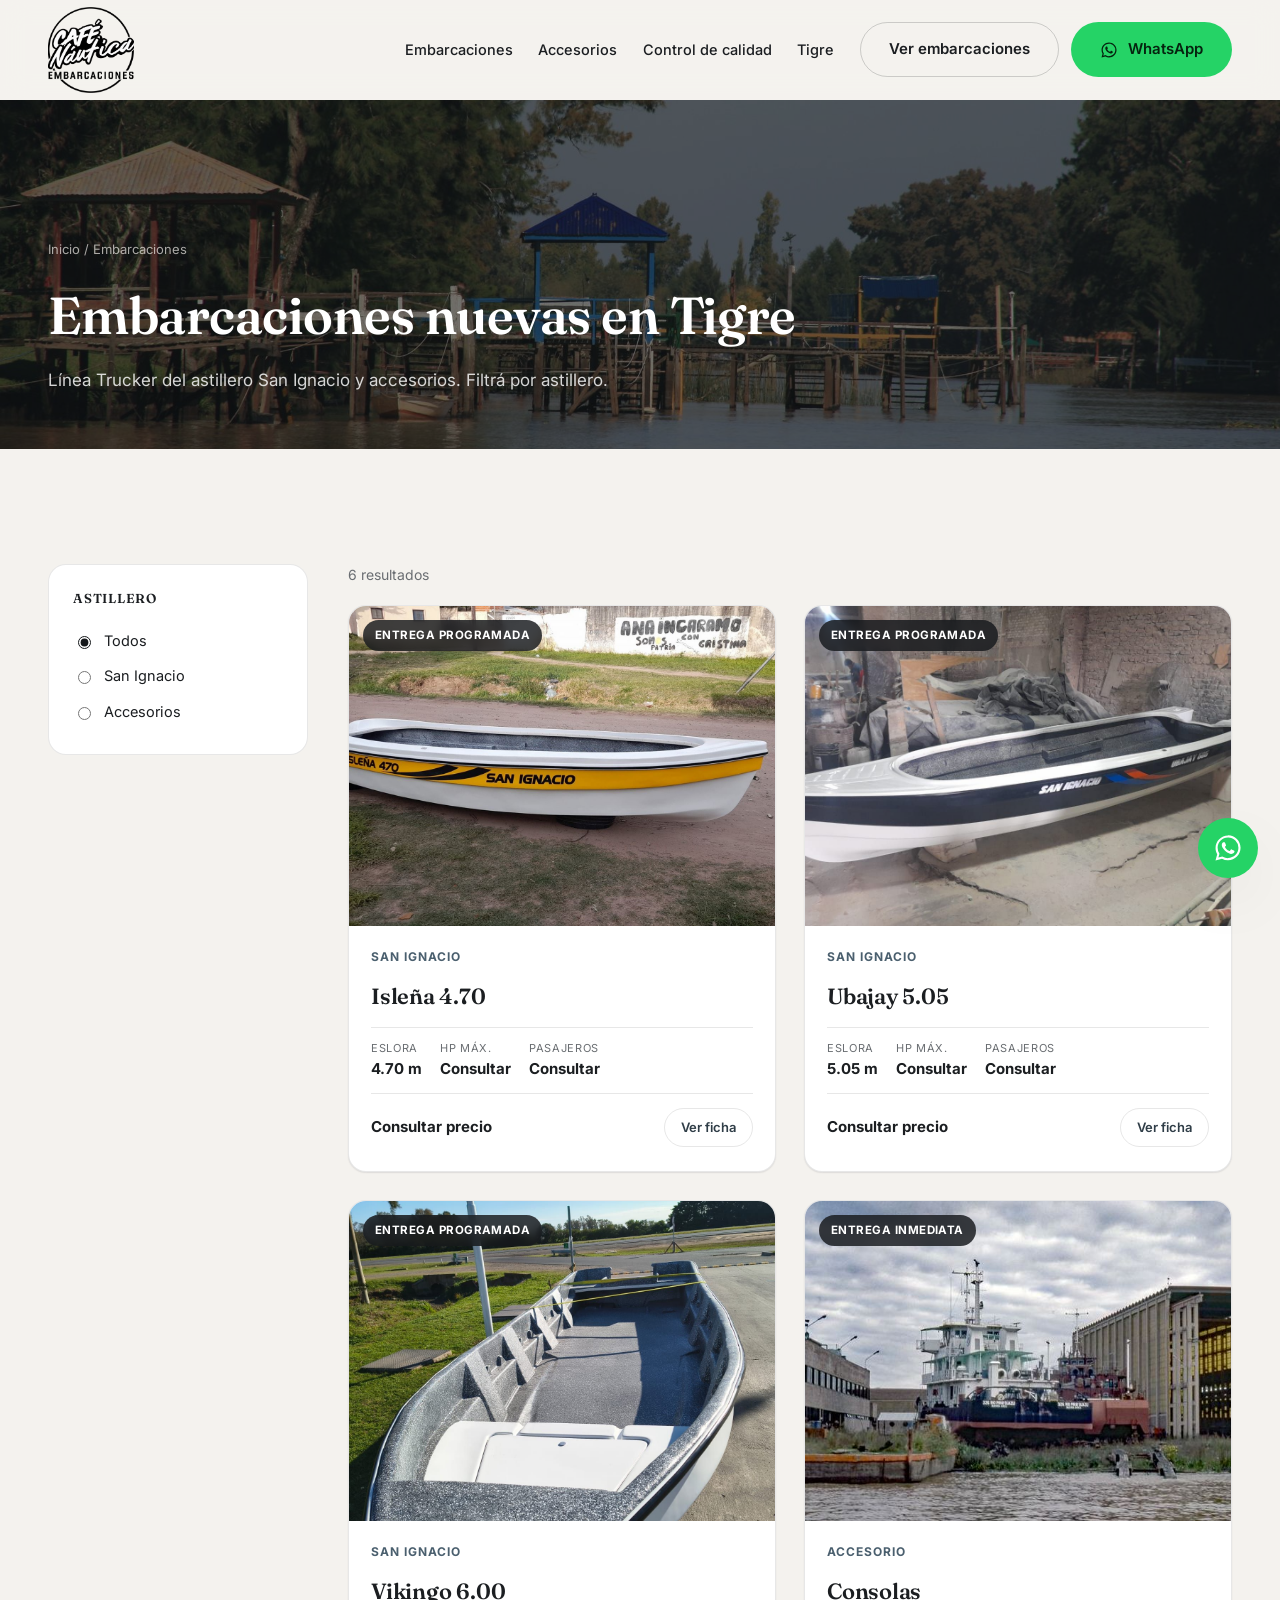
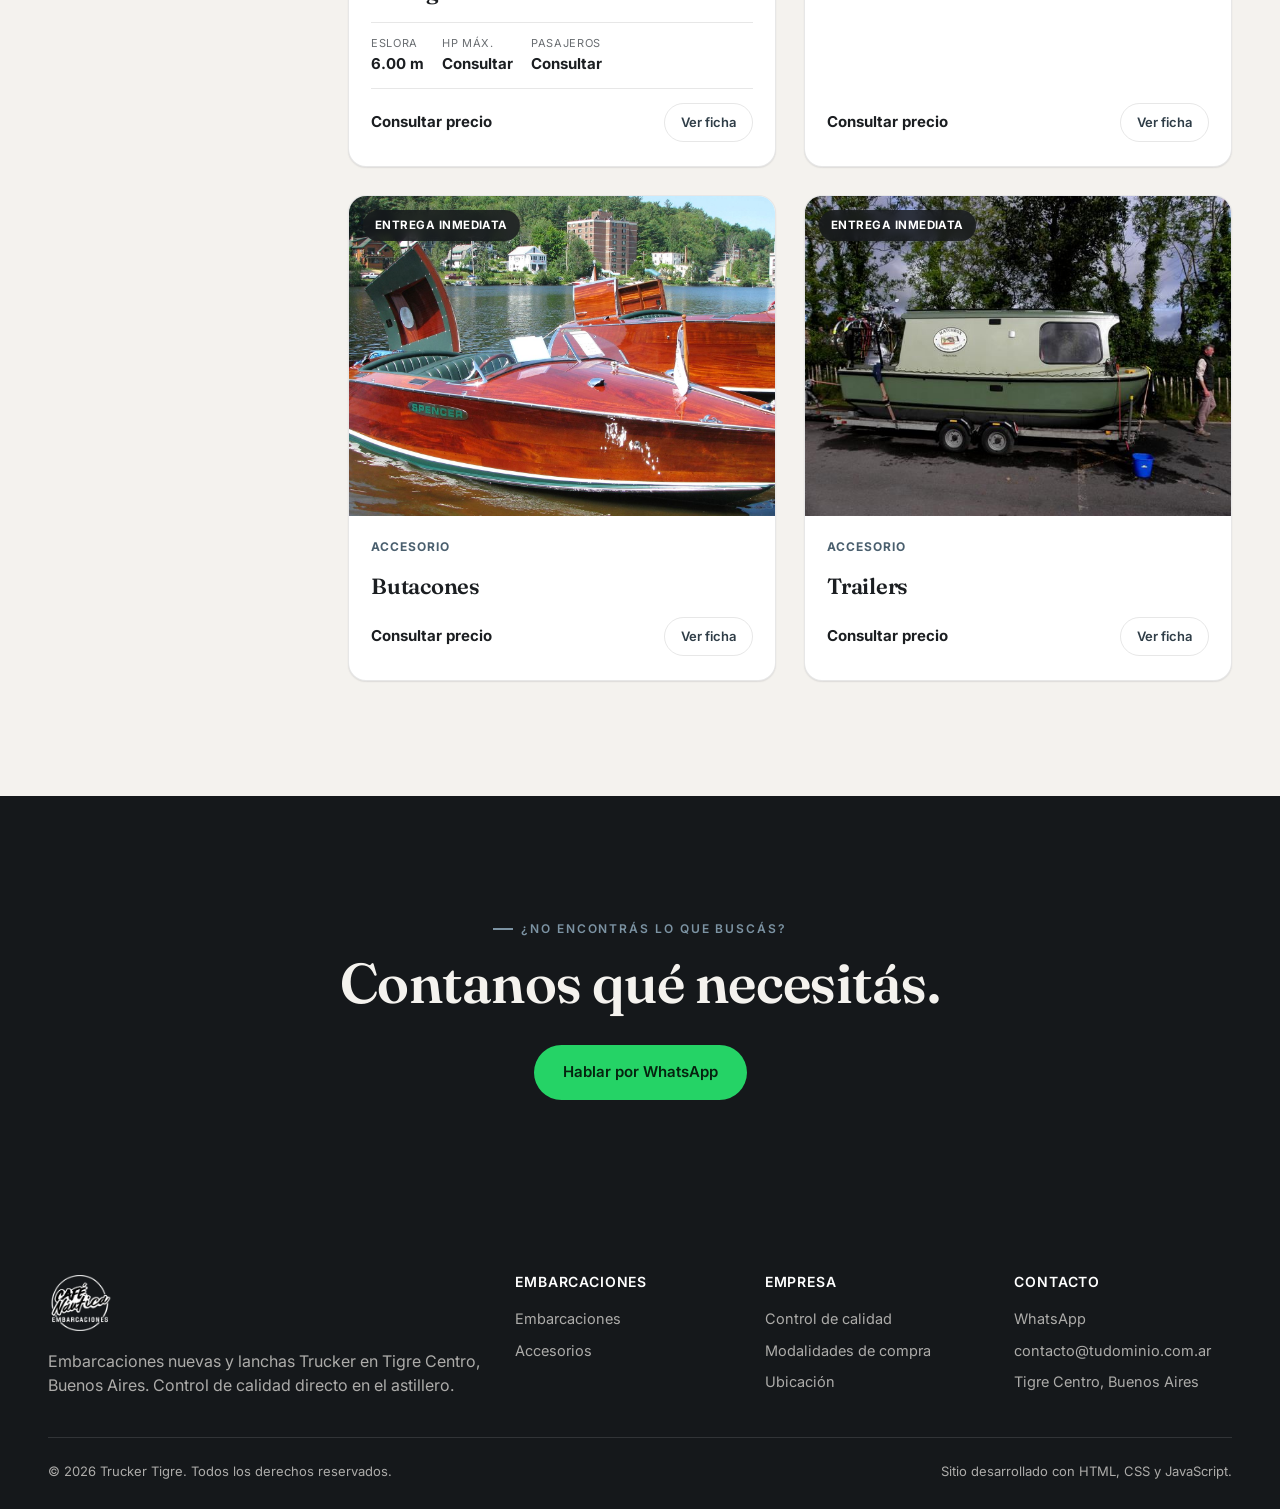
==== embarcaciones.html @ 9c451f71 "site" ====
<!DOCTYPE html>
<html lang="es-AR">
<head>
<meta charset="UTF-8" />
<meta name="viewport" content="width=device-width, initial-scale=1" />
<title>Embarcaciones nuevas y Truckers en Tigre | Trucker Tigre</title>
<meta name="description" content="Catálogo de embarcaciones nuevas en Tigre: lanchas Trucker Isleña 4.70, Ubajay 5.05 y Vikingo 6.00 del astillero San Ignacio, y accesorios (consolas, butacones, trailers)." />
<link rel="canonical" href="https://www.tudominio.com.ar/embarcaciones.html" />
<meta property="og:type" content="website" />
<meta property="og:title" content="Embarcaciones nuevas y Truckers en Tigre" />
<meta property="og:description" content="Catálogo de lanchas Trucker nuevas del astillero San Ignacio y accesorios, en Tigre, Buenos Aires." />
<meta property="og:image" content="images/og-image.jpg" />
<link rel="icon" type="image/png" href="images/logo.png">
<link rel="preconnect" href="https://fonts.googleapis.com">
<link href="https://fonts.googleapis.com/css2?family=Fraunces:wght@500;600;700&family=Inter:wght@400;500;600;700&display=swap" rel="stylesheet">
<link rel="stylesheet" href="css/styles.css" />
</head>
<body>
<a href="#main" class="skip-link">Saltar al contenido</a>

<header class="site-header" data-site-header>
  <div class="container">
    <a href="index.html" class="brand"><img src="images/logo.png" alt="Trucker Tigre"  /></a>
    <nav class="nav" data-nav-menu>
      <a href="embarcaciones.html">Embarcaciones</a>
      <a href="embarcaciones.html?astillero=__accesorios__">Accesorios</a>
      <a href="index.html#control-calidad">Control de calidad</a>
      <a href="index.html#ubicacion">Tigre</a>
      <div class="nav-actions">
        <a class="btn btn--outline" href="embarcaciones.html">Ver embarcaciones</a>
        <a class="btn btn--whatsapp" data-whatsapp href="#">
          <svg viewBox="0 0 24 24" fill="currentColor" aria-hidden="true"><path d="M12.04 2c-5.52 0-10 4.48-10 10 0 1.76.46 3.48 1.34 5L2 22l5.17-1.35a9.96 9.96 0 0 0 4.87 1.24h.01c5.52 0 10-4.48 10-10s-4.48-10-10.01-10zm0 18.17h-.01a8.3 8.3 0 0 1-4.24-1.16l-.3-.18-3.15.82.84-3.07-.2-.32a8.27 8.27 0 0 1-1.27-4.41c0-4.58 3.73-8.3 8.32-8.3 2.22 0 4.31.87 5.88 2.44a8.26 8.26 0 0 1 2.43 5.87c0 4.58-3.73 8.11-8.3 8.11zm4.56-6.21c-.25-.12-1.47-.72-1.7-.81-.23-.08-.39-.12-.56.13-.17.25-.64.81-.78.97-.14.17-.29.19-.54.06-.25-.12-1.04-.38-1.98-1.21-.73-.65-1.23-1.46-1.37-1.71-.14-.25-.02-.38.11-.51.11-.11.25-.29.37-.43.12-.14.16-.25.25-.41.08-.17.04-.31-.02-.44-.06-.12-.56-1.34-.76-1.84-.2-.48-.41-.42-.56-.43h-.48c-.17 0-.44.06-.67.31-.23.25-.87.85-.87 2.07 0 1.22.89 2.4 1.01 2.57.12.17 1.76 2.69 4.27 3.77.6.26 1.06.41 1.43.53.6.19 1.15.16 1.58.1.48-.07 1.47-.6 1.68-1.19.21-.58.21-1.08.14-1.19-.07-.1-.23-.16-.48-.28z"/></svg>
          WhatsApp
        </a>
      </div>
    </nav>
    <button class="nav-toggle" data-nav-toggle aria-label="Abrir menú" aria-expanded="false"><span></span></button>
  </div>
</header>

<main id="main">
  <section class="page-hero">
    <div class="page-hero__bg"><img src="images/hero-catalogo.jpg" alt="" /></div>
    <div class="container page-hero__content">
      <p class="breadcrumb"><a href="index.html">Inicio</a> / Embarcaciones</p>
      <h1>Embarcaciones nuevas en Tigre</h1>
      <p class="section-sub">Línea Trucker del astillero San Ignacio y accesorios. Filtrá por astillero.</p>
    </div>
  </section>

  <section class="section-pad">
    <div class="container catalog-layout">
      <aside class="filters" data-filters aria-label="Filtros">
        <div class="filter-group">
          <h3>Astillero</h3>
          <div data-filter-shipyard></div>
        </div>
      </aside>
      <div>
        <p class="catalog-results-count" data-catalog-count></p>
        <div class="product-grid" data-catalog-grid></div>
      </div>
    </div>
  </section>

  <section class="section-pad section--dark final-cta">
    <div class="container">
      <p class="eyebrow" style="justify-content:center;">¿No encontrás lo que buscás?</p>
      <h2 class="section-title">Contanos qué necesitás.</h2>
      <div class="final-cta__ctas">
        <a class="btn btn--whatsapp" data-whatsapp data-whatsapp-msg="Hola, estoy buscando una embarcación y quiero que me asesoren." href="#">Hablar por WhatsApp</a>
      </div>
    </div>
  </section>
</main>

<footer class="site-footer">
  <div class="container">
    <div class="footer-grid">
      <div>
        <p class="footer-brand"><img src="images/logo.png" alt="Trucker Tigre"  /></p>
        <p>Embarcaciones nuevas y lanchas Trucker en Tigre Centro, Buenos Aires. Control de calidad directo en el astillero.</p>
      </div>
      <div>
        <h4>Embarcaciones</h4>
        <ul>
          <li><a href="embarcaciones.html">Embarcaciones</a></li>
          <li><a href="embarcaciones.html?astillero=__accesorios__">Accesorios</a></li>
        </ul>
      </div>
      <div>
        <h4>Empresa</h4>
        <ul>
          <li><a href="index.html#control-calidad">Control de calidad</a></li>
          <li><a href="index.html#modalidades">Modalidades de compra</a></li>
          <li><a href="index.html#ubicacion">Ubicación</a></li>
        </ul>
      </div>
      <div>
        <h4>Contacto</h4>
        <ul>
          <li><a data-whatsapp href="#">WhatsApp</a></li>
          <li><a href="mailto:contacto@tudominio.com.ar">contacto@tudominio.com.ar</a></li>
          <li>Tigre Centro, Buenos Aires</li>
        </ul>
      </div>
    </div>
    <div class="footer-bottom">
      <span>© <span data-year></span> Trucker Tigre. Todos los derechos reservados.</span>
      <span>Sitio desarrollado con HTML, CSS y JavaScript.</span>
    </div>
  </div>
</footer>

<a class="whatsapp-float" data-whatsapp-float href="#" aria-label="Chatear por WhatsApp">
  <svg viewBox="0 0 24 24" fill="currentColor" aria-hidden="true"><path d="M12.04 2c-5.52 0-10 4.48-10 10 0 1.76.46 3.48 1.34 5L2 22l5.17-1.35a9.96 9.96 0 0 0 4.87 1.24h.01c5.52 0 10-4.48 10-10s-4.48-10-10.01-10zm0 18.17h-.01a8.3 8.3 0 0 1-4.24-1.16l-.3-.18-3.15.82.84-3.07-.2-.32a8.27 8.27 0 0 1-1.27-4.41c0-4.58 3.73-8.3 8.32-8.3 2.22 0 4.31.87 5.88 2.44a8.26 8.26 0 0 1 2.43 5.87c0 4.58-3.73 8.11-8.3 8.11zm4.56-6.21c-.25-.12-1.47-.72-1.7-.81-.23-.08-.39-.12-.56.13-.17.25-.64.81-.78.97-.14.17-.29.19-.54.06-.25-.12-1.04-.38-1.98-1.21-.73-.65-1.23-1.46-1.37-1.71-.14-.25-.02-.38.11-.51.11-.11.25-.29.37-.43.12-.14.16-.25.25-.41.08-.17.04-.31-.02-.44-.06-.12-.56-1.34-.76-1.84-.2-.48-.41-.42-.56-.43h-.48c-.17 0-.44.06-.67.31-.23.25-.87.85-.87 2.07 0 1.22.89 2.4 1.01 2.57.12.17 1.76 2.69 4.27 3.77.6.26 1.06.41 1.43.53.6.19 1.15.16 1.58.1.48-.07 1.47-.6 1.68-1.19.21-.58.21-1.08.14-1.19-.07-.1-.23-.16-.48-.28z"/></svg>
</a>

<script type="module" src="js/catalog.js"></script>
</body>
</html>
---- css/styles.css ----
/* =========================================================
   Trucker Tigre — Design tokens & reset
   ========================================================= */
:root {
  /* Color palette — premium automotive / technical marine */
  --color-bg: #f4f2ee;
  --color-bg-alt: #ebe8e2;
  --color-surface: #ffffff;
  --color-graphite: #23272b;
  --color-charcoal: #15181b;
  --color-ink: #1b1e21;
  --color-steel: #4a5f6e;
  --color-steel-light: #7c93a3;
  --color-steel-dark: #2f3d47;
  --color-line: rgba(21, 24, 27, 0.1);
  --color-line-strong: rgba(21, 24, 27, 0.18);
  --color-muted: #6a6e72;
  --color-on-dark: #f4f2ee;
  --color-on-dark-muted: rgba(244, 242, 238, 0.68);
  --color-whatsapp: #25D366;

  --font-display: 'Fraunces', 'Georgia', serif;
  --font-sans: 'Inter', -apple-system, BlinkMacSystemFont, 'Segoe UI', sans-serif;

  --container-max: 1320px;
  --radius-sm: 4px;
  --radius-md: 10px;
  --radius-lg: 18px;
  --shadow-sm: 0 1px 2px rgba(21, 24, 27, 0.06), 0 1px 1px rgba(21, 24, 27, 0.04);
  --shadow-md: 0 12px 28px -12px rgba(21, 24, 27, 0.22);
  --shadow-lg: 0 24px 60px -20px rgba(21, 24, 27, 0.35);
  --ease: cubic-bezier(0.16, 1, 0.3, 1);
  --header-h: 100px;
}

* , *::before, *::after { box-sizing: border-box; }
html { scroll-behavior: smooth; }
body {
  margin: 0;
  font-family: var(--font-sans);
  background: var(--color-bg);
  color: var(--color-ink);
  -webkit-font-smoothing: antialiased;
  line-height: 1.5;
}
body.nav-open { overflow: hidden; }
img { max-width: 100%; display: block; height: auto; }
a { color: inherit; text-decoration: none; }
ul { list-style: none; margin: 0; padding: 0; }
h1, h2, h3, h4 { font-family: var(--font-display); font-weight: 600; margin: 0; letter-spacing: -0.01em; }
p { margin: 0; }
button { font: inherit; cursor: pointer; }
.container {
  width: 100%;
  max-width: var(--container-max);
  margin-inline: auto;
  padding-inline: clamp(20px, 4vw, 48px);
}
.visually-hidden {
  position: absolute; width: 1px; height: 1px; overflow: hidden;
  clip: rect(0 0 0 0); white-space: nowrap;
}
.skip-link {
  position: absolute; left: 12px; top: -60px; z-index: 300;
  background: var(--color-charcoal); color: #fff; padding: 10px 16px;
  border-radius: var(--radius-sm); transition: top .2s var(--ease);
}
.skip-link:focus { top: 12px; }

section { position: relative; }
.section-pad { padding-block: clamp(56px, 9vw, 120px); }
.section-pad--tight { padding-block: clamp(40px, 6vw, 80px); }
.section--dark { background: var(--color-charcoal); color: var(--color-on-dark); }
.section--alt { background: var(--color-bg-alt); }

.eyebrow {
  display: inline-flex; align-items: center; gap: 8px;
  font-size: 12px; letter-spacing: 0.16em; text-transform: uppercase;
  color: var(--color-steel); font-weight: 600; margin-bottom: 14px;
}
.eyebrow::before { content: ''; width: 20px; height: 2px; background: var(--color-steel); display: inline-block; }
.section--dark .eyebrow, .section--darkbg .eyebrow { color: var(--color-steel-light); }
.section--dark .eyebrow::before { background: var(--color-steel-light); }

.section-head { max-width: 680px; margin-bottom: clamp(32px, 5vw, 56px); }
.section-head--center { margin-inline: auto; text-align: center; }
.section-title { font-size: clamp(28px, 4vw, 44px); line-height: 1.1; }
.section-sub { margin-top: 14px; color: var(--color-muted); font-size: 17px; max-width: 56ch; }
.section--dark .section-sub { color: var(--color-on-dark-muted); }
.section-head--center .section-sub { margin-inline: auto; }

/* Buttons */
.btn {
  display: inline-flex; align-items: center; justify-content: center; gap: 10px;
  padding: 15px 28px; border-radius: 999px; font-weight: 600; font-size: 15px;
  border: 1px solid transparent; transition: transform .25s var(--ease), background .25s var(--ease), color .25s var(--ease), border-color .25s var(--ease);
  white-space: nowrap;
}
.btn--primary { background: var(--color-charcoal); color: #fff; }
.btn--primary:hover { background: var(--color-steel-dark); transform: translateY(-2px); }
.btn--outline { background: transparent; color: var(--color-ink); border-color: var(--color-line-strong); }
.btn--outline:hover { border-color: var(--color-ink); transform: translateY(-2px); }
.section--dark .btn--outline { color: #fff; border-color: rgba(255,255,255,0.3); }
.section--dark .btn--outline:hover { border-color: #fff; }
.btn--whatsapp { background: var(--color-whatsapp); color: #06230f; }
.btn--whatsapp:hover { background: #1fb858; transform: translateY(-2px); }
.btn--ghost { background: transparent; color: var(--color-steel-dark); border-color: var(--color-line); }
.btn--ghost:hover { border-color: var(--color-steel); color: var(--color-steel-dark); }
.btn--small { padding: 9px 16px; font-size: 13px; }
.btn--block { width: 100%; }
.btn svg { width: 18px; height: 18px; flex: none; }

/* =========================================================
   Header / Nav
   ========================================================= */
.site-header {
  position: sticky; top: 0; z-index: 260;
  height: var(--header-h);
  display: flex; align-items: center;
  border-bottom: 1px solid transparent;
  transition: border-color .3s var(--ease);
}
/* El blur vive en un ::before (no en .site-header) para no crear un containing
   block que atrape al menú mobile position:fixed dentro de la caja del header. */
.site-header::before {
  content: ''; position: absolute; inset: 0; z-index: -1;
  background: rgba(244, 242, 238, 0.7);
  backdrop-filter: blur(14px);
  -webkit-backdrop-filter: blur(14px);
  transition: background .3s var(--ease);
}
.site-header.is-scrolled::before { background: rgba(244, 242, 238, 0.92); }
.site-header.is-scrolled { border-color: var(--color-line); }
.site-header .container { display: flex; align-items: center; justify-content: space-between; gap: 24px; }
.brand {display: flex; align-items: center; gap: 10px; font-family: var(--font-display); font-size: 21px; font-weight: 700; letter-spacing: -0.01em; }
.brand img { height: 86px; width: 86px; object-fit: cover; display: block; }
.brand span { color: var(--color-steel); }
.nav { display: flex; align-items: center; gap: clamp(16px, 2vw, 32px); }
.nav a:not(.btn) {
  font-size: 14.5px; font-weight: 500; color: var(--color-ink); position: relative; padding: 6px 0;
}
.nav a:not(.btn)::after {
  content: ''; position: absolute; left: 0; bottom: 0; width: 0; height: 1.5px; background: var(--color-ink);
  transition: width .25s var(--ease);
}
.nav a:not(.btn):hover::after { width: 100%; }
.nav-actions { display: flex; align-items: center; gap: 12px; }
.nav-toggle {
  display: none; background: none; border: none; width: 40px; height: 40px;
  position: relative; align-items: center; justify-content: center;
}
.nav-toggle span, .nav-toggle span::before, .nav-toggle span::after {
  content: ''; position: absolute; width: 22px; height: 2px; background: var(--color-ink); transition: transform .25s var(--ease), opacity .25s var(--ease);
}
.nav-toggle span::before { transform: translateY(-7px); }
.nav-toggle span::after { transform: translateY(7px); }
.nav-toggle[aria-expanded="true"] span { background: transparent; }
.nav-toggle[aria-expanded="true"] span::before { transform: rotate(45deg); }
.nav-toggle[aria-expanded="true"] span::after { transform: rotate(-45deg); }

@media (max-width: 900px) {
  .nav { position: fixed; inset: var(--header-h) 0 0 0; background: var(--color-bg); flex-direction: column;
    justify-content: flex-start; align-items: stretch; padding: 32px 24px 28px; gap: 4px; transform: translateX(100%);
    transition: transform .35s var(--ease); overflow-y: auto; }
  .nav.is-open { transform: translateX(0); }
  .nav a:not(.btn) { font-size: 20px; padding: 14px 2px; border-bottom: 1px solid var(--color-line); }
  .nav a:not(.btn)::after { display: none; }
  .nav-actions { flex-direction: column; align-items: stretch; margin-top: 22px; width: 100%; gap: 14px; }
  .nav-toggle { display: inline-flex; z-index: 10; }
  body.nav-open .whatsapp-float,
  body.nav-open .sticky-cta { display: none; }
}

/* =========================================================
   Hero
   ========================================================= */
.hero {
  min-height: 92vh; display: flex; align-items: flex-end;
  background: var(--color-charcoal); color: #fff;
  position: relative; overflow: hidden;
}
.hero__bg { position: absolute; inset: 0; }
.hero__bg img { width: 100%; height: 100%; object-fit: cover; opacity: 0.78; }
.hero__bg::after {
  content: ''; position: absolute; inset: 0;
  background: linear-gradient(180deg, rgba(21,24,27,0.25) 0%, rgba(21,24,27,0.55) 55%, rgba(21,24,27,0.95) 100%);
}
.hero__content { position: relative; padding-block: 56px clamp(48px, 8vw, 96px); max-width: 880px; }
.hero__kicker {
  display: inline-flex; align-items: center; gap: 10px; font-size: 13px; letter-spacing: 0.14em; text-transform: uppercase;
  color: #fff; margin-bottom: 20px; font-weight: 700; text-shadow: 0 1px 10px rgba(0,0,0,0.45);
}
.hero__kicker::before { content: ''; width: 7px; height: 7px; border-radius: 50%; background: var(--color-steel-light); flex: none; }
.hero__title { font-size: clamp(38px, 6.4vw, 78px); line-height: 1.02; }
.hero__sub { margin-top: 22px; font-size: clamp(16px, 2vw, 19px); color: rgba(255,255,255,0.82); max-width: 54ch; }
.hero__ctas { display: flex; flex-wrap: wrap; gap: 14px; margin-top: 36px; }
.hero__meta { display: flex; flex-wrap: wrap; gap: clamp(20px, 4vw, 44px); margin-top: 52px; padding-top: 28px; border-top: 1px solid rgba(255,255,255,0.18); }
.hero__meta-item .num { font-family: var(--font-display); font-size: 26px; display: block; }
.hero__meta-item .label { font-size: 12.5px; color: rgba(255,255,255,0.6); text-transform: uppercase; letter-spacing: 0.08em; }

/* =========================================================
   Product cards
   ========================================================= */
.product-grid { display: grid; grid-template-columns: repeat(auto-fill, minmax(300px, 1fr)); gap: 28px; }
.product-grid--featured { grid-template-columns: repeat(auto-fill, minmax(340px, 1fr)); }
.product-card {
  background: var(--color-surface); border-radius: var(--radius-lg); overflow: hidden;
  box-shadow: var(--shadow-sm); border: 1px solid var(--color-line);
  transition: transform .35s var(--ease), box-shadow .35s var(--ease);
  display: flex; flex-direction: column;
}
.product-card:hover { transform: translateY(-6px); box-shadow: var(--shadow-md); }
.product-card__media { position: relative; display: block; aspect-ratio: 4/3; overflow: hidden; background: var(--color-graphite); }
.product-card__media img { width: 100%; height: 100%; object-fit: cover; transition: transform .6s var(--ease); }
.product-card:hover .product-card__media img { transform: scale(1.06); }
.badge {
  position: absolute; top: 14px; left: 14px; font-size: 11.5px; font-weight: 700; letter-spacing: 0.04em;
  padding: 7px 12px; border-radius: 999px; text-transform: uppercase;
}
.badge--availability { background: rgba(21,24,27,0.82); color: #fff; backdrop-filter: blur(4px); }
.product-card__body { padding: 22px 22px 24px; display: flex; flex-direction: column; gap: 14px; flex: 1; }
.product-card__eyebrow { font-size: 12px; text-transform: uppercase; letter-spacing: 0.08em; color: var(--color-steel); font-weight: 700; }
.product-card__title { font-size: 22px; }
.product-card__title a:hover { text-decoration: underline; }
.product-card__specs { display: flex; gap: 18px; flex-wrap: wrap; border-top: 1px solid var(--color-line); border-bottom: 1px solid var(--color-line); padding-block: 12px; }
.product-card__specs li { display: flex; flex-direction: column; gap: 2px; }
.spec-label { font-size: 11px; text-transform: uppercase; letter-spacing: 0.06em; color: var(--color-muted); }
.spec-value { font-weight: 700; font-size: 15px; }
.product-card__footer { display: flex; align-items: center; justify-content: space-between; gap: 12px; margin-top: auto; }
.product-card__price { font-weight: 700; font-size: 15px; }
.product-card--featured .product-card__title { font-size: 26px; }

/* =========================================================
   Size explorer
   ========================================================= */
.size-explorer__tabs { display: flex; flex-wrap: wrap; gap: 10px; margin-bottom: 36px; }
.size-tab {
  border: 1px solid var(--color-line-strong); background: transparent; border-radius: 999px;
  padding: 12px 22px; font-weight: 700; font-size: 15px; transition: all .25s var(--ease);
}
.size-tab:hover { border-color: var(--color-steel); }
.size-tab.is-active { background: var(--color-charcoal); color: #fff; border-color: var(--color-charcoal); }
.size-explorer__panel { display: grid; grid-template-columns: 1.1fr 0.9fr; gap: 40px; align-items: center; }
.size-explorer__media { border-radius: var(--radius-lg); overflow: hidden; aspect-ratio: 4/3; background: var(--color-graphite); }
.size-explorer__media img { width: 100%; height: 100%; object-fit: cover; }
.size-explorer__specs { display: grid; grid-template-columns: repeat(2, 1fr); gap: 20px; margin-block: 24px; }
.size-explorer__specs .spec-value { font-size: 24px; font-family: var(--font-display); }
.size-explorer__info h3 { font-size: 30px; margin-bottom: 10px; }
.size-explorer__info p.desc { color: var(--color-muted); margin-bottom: 8px; }
@media (max-width: 820px) {
  .size-explorer__panel { grid-template-columns: 1fr; }
}

/* =========================================================
   Process / Quality control
   ========================================================= */
.process-grid { display: grid; grid-template-columns: repeat(5, 1fr); gap: 2px; background: rgba(255,255,255,0.08); border-radius: var(--radius-lg); overflow: hidden; }
.process-step { background: var(--color-charcoal); padding: 28px 20px 32px; position: relative; min-height: 420px; display: flex; flex-direction: column; }
.process-step__num { font-family: var(--font-display); font-size: 42px; color: rgba(255,255,255,0.22); line-height: 1; margin-bottom: 18px; }
.process-step__media { border-radius: var(--radius-md); overflow: hidden; aspect-ratio: 3/4; margin-bottom: 18px; }
.process-step__media img { width: 100%; height: 100%; object-fit: cover; transition: transform .5s var(--ease); }
.process-step:hover .process-step__media img { transform: scale(1.05); }
.process-step h3 { font-size: 18px; color: #fff; margin-bottom: 8px; }
.process-step p { font-size: 14px; color: var(--color-on-dark-muted); }
@media (max-width: 980px) {
  .process-grid { grid-template-columns: 1fr; }
  .process-step { min-height: unset; }
  .process-step__media { aspect-ratio: 16/9; }
}

/* =========================================================
   Why us / features
   ========================================================= */
.feature-grid { display: grid; grid-template-columns: repeat(auto-fit, minmax(240px, 1fr)); gap: 2px; background: var(--color-line); border: 1px solid var(--color-line); border-radius: var(--radius-lg); overflow: hidden; }
.feature-card { background: var(--color-surface); padding: 32px 26px; }
.feature-card__icon { width: 44px; height: 44px; border-radius: 12px; background: var(--color-bg-alt); display: flex; align-items: center; justify-content: center; margin-bottom: 20px; }
.feature-card__icon svg { width: 22px; height: 22px; color: var(--color-steel-dark); }
.feature-card h3 { font-size: 18px; margin-bottom: 8px; }
.feature-card p { font-size: 14.5px; color: var(--color-muted); }

/* Purchase modalities */
.modalities-grid { display: grid; grid-template-columns: repeat(auto-fit, minmax(260px, 1fr)); gap: 24px; }
.modality-card {
  border: 1px solid var(--color-line-strong); border-radius: var(--radius-lg); padding: 30px 26px; background: var(--color-surface);
  transition: transform .3s var(--ease), box-shadow .3s var(--ease);
}
.modality-card:hover { transform: translateY(-4px); box-shadow: var(--shadow-md); }
.modality-card__num { font-size: 12px; font-weight: 700; letter-spacing: 0.08em; text-transform: uppercase; color: var(--color-steel); margin-bottom: 14px; display: block; }
.modality-card h3 { font-size: 21px; margin-bottom: 12px; }
.modality-card p { color: var(--color-muted); font-size: 15px; }

/* Brands */
.brand-strip { display: flex; flex-wrap: wrap; align-items: center; justify-content: space-between; gap: 32px; }
.brand-strip img { height: 34px; width: auto; opacity: 0.85; filter: grayscale(1); transition: opacity .25s var(--ease), filter .25s var(--ease); }
.brand-strip img:hover { opacity: 1; filter: grayscale(0); }
.brand-partner { display: flex; flex-direction: column; align-items: center; text-align: center; gap: 14px; }
.brand-partner img { height: 56px; width: auto; }
.brand-partner__note { max-width: 520px; color: var(--color-muted); font-size: 15px; }

/* Accessories */
.accessory-grid { display: grid; grid-template-columns: repeat(auto-fit, minmax(260px, 1fr)); gap: 24px; }

/* Gallery */
.gallery-masonry { columns: 4 240px; column-gap: 18px; }
.gallery-masonry figure { break-inside: avoid; margin: 0 0 18px; border-radius: var(--radius-md); overflow: hidden; position: relative; }
.gallery-masonry img { width: 100%; display: block; transition: transform .5s var(--ease); }
.gallery-masonry figure:hover img { transform: scale(1.05); }
.gallery-masonry figcaption {
  position: absolute; left: 0; right: 0; bottom: 0; padding: 14px 16px;
  background: linear-gradient(180deg, transparent, rgba(0,0,0,0.65));
  color: #fff; font-size: 13px; font-weight: 600; opacity: 0; transition: opacity .25s var(--ease);
}
.gallery-masonry figure:hover figcaption { opacity: 1; }

/* Location */
.location-grid { display: grid; grid-template-columns: 1fr 1fr; gap: 48px; align-items: center; }
.location-map { border-radius: var(--radius-lg); overflow: hidden; aspect-ratio: 16/10; border: 1px solid var(--color-line); filter: grayscale(0.15) contrast(1.05); }
.location-map iframe { width: 100%; height: 100%; border: 0; display: block; }
.location-info ul { margin-top: 20px; display: flex; flex-direction: column; gap: 12px; }
.location-info li { display: flex; gap: 12px; align-items: flex-start; font-size: 15px; }
.location-info li svg { width: 20px; height: 20px; flex: none; color: var(--color-steel); margin-top: 2px; }
@media (max-width: 860px) { .location-grid { grid-template-columns: 1fr; } }

/* Final CTA */
.final-cta { text-align: center; }
.final-cta .section-title { font-size: clamp(32px, 5vw, 56px); }
.final-cta__ctas { display: flex; justify-content: center; gap: 16px; flex-wrap: wrap; margin-top: 32px; }

/* Footer */
.site-footer { background: var(--color-charcoal); color: var(--color-on-dark-muted); padding-block: 56px 28px; }
.footer-grid { display: grid; grid-template-columns: 2fr 1fr 1fr 1fr; gap: 32px; margin-bottom: 40px; }
.footer-grid h4 { color: #fff; font-size: 14px; text-transform: uppercase; letter-spacing: 0.06em; margin-bottom: 16px; font-family: var(--font-sans); }
.footer-grid ul { display: flex; flex-direction: column; gap: 10px; font-size: 14.5px; }
.footer-grid a:hover { color: #fff; }
.footer-brand { display: flex; align-items: center; gap: 10px; font-family: var(--font-display); font-size: 22px; color: #fff; margin-bottom: 14px; }
.footer-brand img { height: 64px; width: 64px; object-fit: contain; display: block; filter: invert(1); }
.footer-bottom { border-top: 1px solid rgba(255,255,255,0.12); padding-top: 24px; display: flex; justify-content: space-between; flex-wrap: wrap; gap: 12px; font-size: 13px; }
@media (max-width: 780px) { .footer-grid { grid-template-columns: 1fr 1fr; } }

/* WhatsApp float */
.whatsapp-float {
  position: fixed; bottom: 22px; right: 22px; z-index: 250;
  width: 60px; height: 60px; border-radius: 50%; background: var(--color-whatsapp);
  display: flex; align-items: center; justify-content: center; box-shadow: var(--shadow-lg);
  transition: transform .25s var(--ease);
}
.whatsapp-float:hover { transform: scale(1.08); }
.whatsapp-float svg { width: 30px; height: 30px; color: #fff; }

/* Scroll reveal */
[data-reveal] { opacity: 0; transform: translateY(28px); transition: opacity .7s var(--ease), transform .7s var(--ease); }
[data-reveal].is-visible { opacity: 1; transform: translateY(0); }
[data-reveal-delay="1"] { transition-delay: .08s; }
[data-reveal-delay="2"] { transition-delay: .16s; }
[data-reveal-delay="3"] { transition-delay: .24s; }
[data-reveal-delay="4"] { transition-delay: .32s; }

/* Breadcrumb / page hero (catalog & product pages) */
.page-hero { background: var(--color-charcoal); color: #fff; padding-block: 140px 56px; position: relative; overflow: hidden; }
.page-hero__bg { position: absolute; inset: 0; }
.page-hero__bg img { width: 100%; height: 100%; object-fit: cover; opacity: 0.4; }
.page-hero__content { position: relative; }
.breadcrumb { font-size: 13px; color: var(--color-on-dark-muted); margin-bottom: 16px; }
.breadcrumb a:hover { text-decoration: underline; }
.page-hero h1 { font-size: clamp(30px, 4.6vw, 52px); }
.page-hero .section-sub { color: rgba(255,255,255,0.82); }

/* Catalog filters */
.catalog-layout { display: grid; grid-template-columns: 260px 1fr; gap: 40px; align-items: start; }
.filters { position: sticky; top: calc(var(--header-h) + 24px); border: 1px solid var(--color-line); border-radius: var(--radius-lg); padding: 24px; background: var(--color-surface); }
.filters h3 { font-size: 13px; text-transform: uppercase; letter-spacing: 0.06em; margin-bottom: 14px; }
.filter-group { margin-bottom: 22px; }
.filter-group:last-child { margin-bottom: 0; }
.filter-option { display: flex; align-items: center; gap: 10px; padding: 7px 0; font-size: 14.5px; cursor: pointer; }
.filter-option input { accent-color: var(--color-charcoal); }
.catalog-results-count { color: var(--color-muted); font-size: 14px; margin-bottom: 20px; }
.empty-state { padding: 60px 20px; text-align: center; color: var(--color-muted); border: 1px dashed var(--color-line-strong); border-radius: var(--radius-lg); }
@media (max-width: 920px) {
  .catalog-layout { grid-template-columns: 1fr; }
  .filters { position: static; }
}

/* Product detail page */
.product-detail { display: grid; grid-template-columns: 1.1fr 0.9fr; gap: 56px; align-items: start; }
.product-gallery__main { border-radius: var(--radius-lg); overflow: hidden; aspect-ratio: 4/3; background: var(--color-graphite); margin-bottom: 14px; }
.product-gallery__main img { width: 100%; height: 100%; object-fit: cover; }
.product-gallery__thumbs { display: flex; gap: 12px; flex-wrap: wrap; }
.product-gallery__thumbs button { border: 2px solid transparent; border-radius: var(--radius-sm); overflow: hidden; width: 86px; height: 64px; padding: 0; background: var(--color-graphite); }
.product-gallery__thumbs button.is-active { border-color: var(--color-steel); }
.product-gallery__thumbs img { width: 100%; height: 100%; object-fit: cover; }
.product-info__brand { font-size: 13px; text-transform: uppercase; letter-spacing: 0.08em; color: var(--color-steel); font-weight: 700; margin-bottom: 10px; }
.product-info h1 { font-size: clamp(30px, 4vw, 42px); margin-bottom: 14px; }
.product-info__desc { color: var(--color-muted); font-size: 16px; margin-bottom: 26px; }
.product-info__specs { display: grid; grid-template-columns: repeat(3, 1fr); gap: 16px; border: 1px solid var(--color-line); border-radius: var(--radius-lg); padding: 22px; margin-bottom: 26px; }
.product-info__specs[hidden] { display: none; }
.product-info__specs .spec-value { font-size: 26px; font-family: var(--font-display); }
.product-info__specs .highlight .spec-value { color: var(--color-steel-dark); }
.product-info__price-row { display: flex; align-items: center; justify-content: space-between; margin-bottom: 20px; }
.product-info__price { font-size: 24px; font-weight: 700; }
.product-info__ctas { display: flex; flex-direction: column; gap: 12px; }
.highlight-list { display: flex; flex-wrap: wrap; gap: 10px; margin-top: 20px; }
.highlight-list li { font-size: 13px; background: var(--color-bg-alt); padding: 7px 14px; border-radius: 999px; }
.sticky-cta {
  position: fixed; bottom: 0; left: 0; right: 0; z-index: 240; background: var(--color-surface);
  border-top: 1px solid var(--color-line-strong); padding: 14px 16px; display: none;
  align-items: center; justify-content: space-between; gap: 12px; box-shadow: 0 -8px 24px rgba(0,0,0,0.08);
}
@media (max-width: 760px) {
  .product-detail { grid-template-columns: 1fr; }
  .sticky-cta { display: flex; }
  .whatsapp-float { bottom: 86px; }
}

/* Utility fade-in for hero image load */
img[loading="lazy"] { background: var(--color-graphite); }
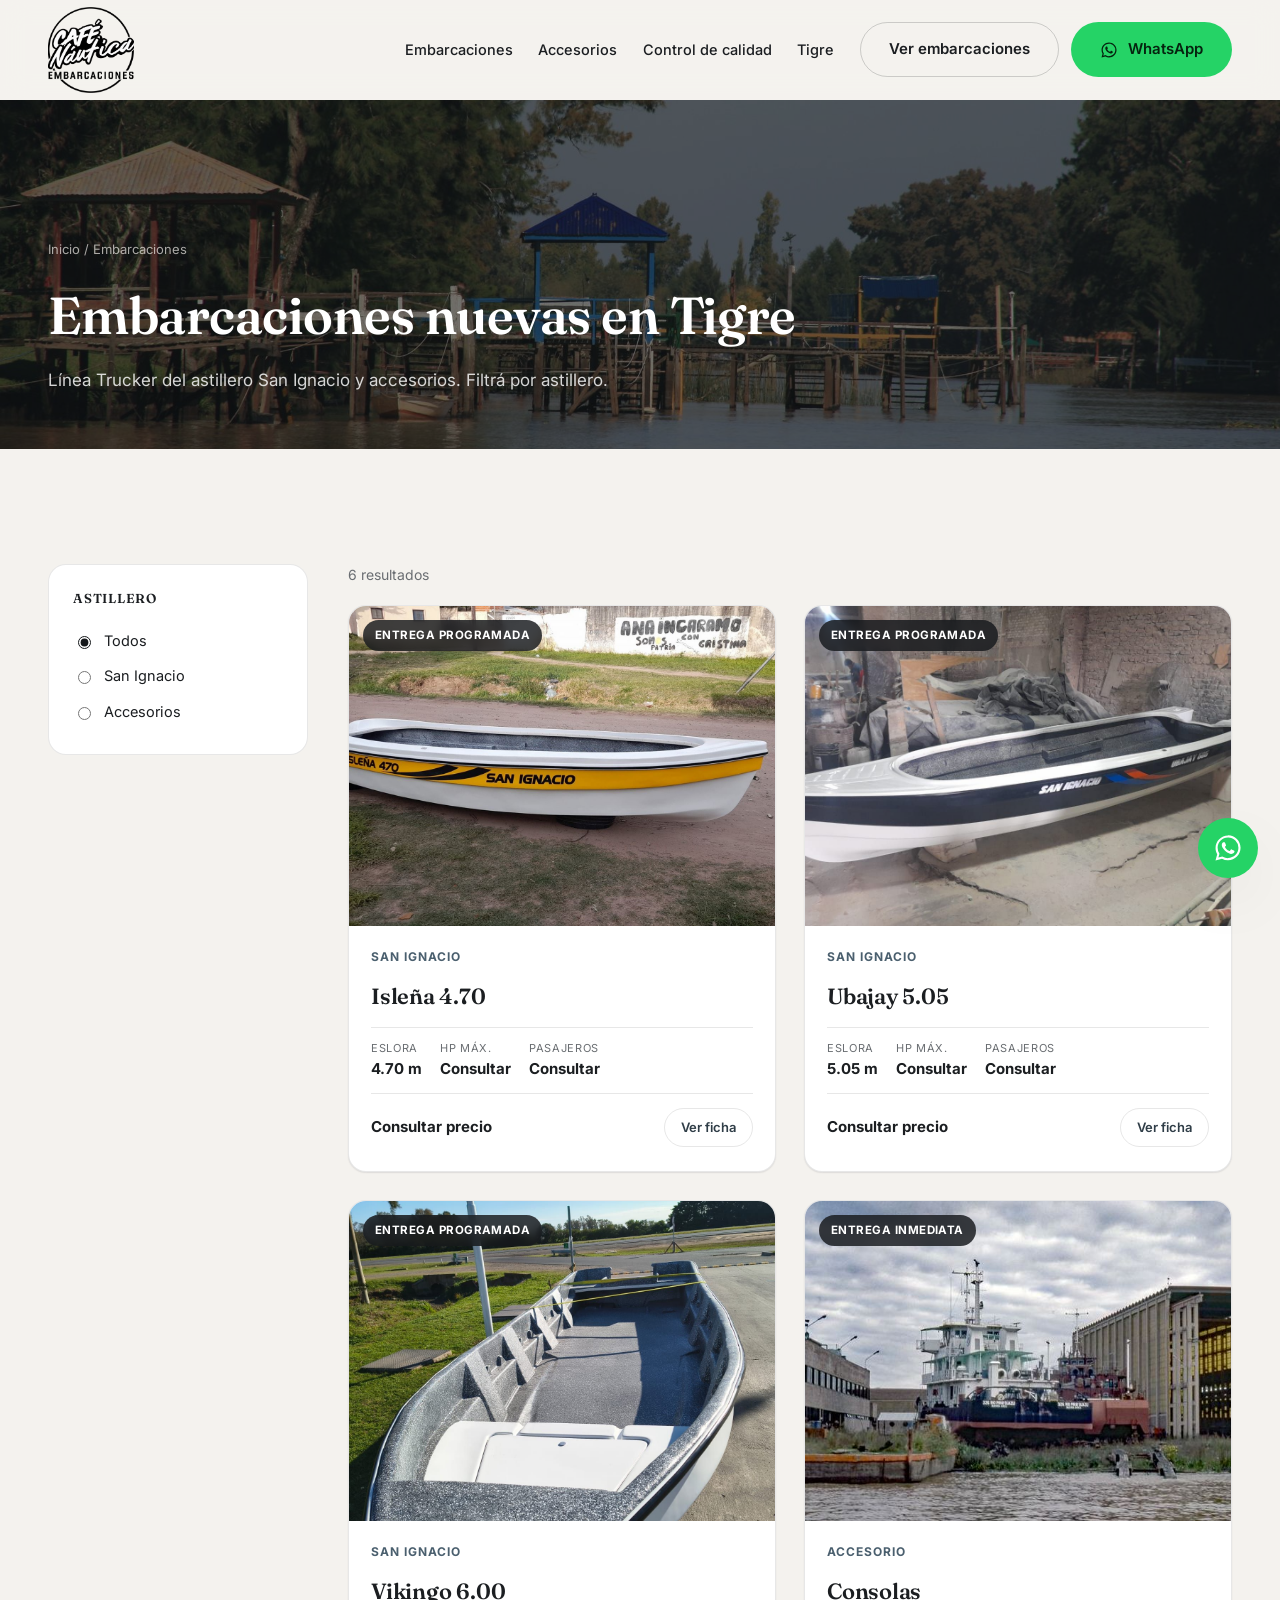
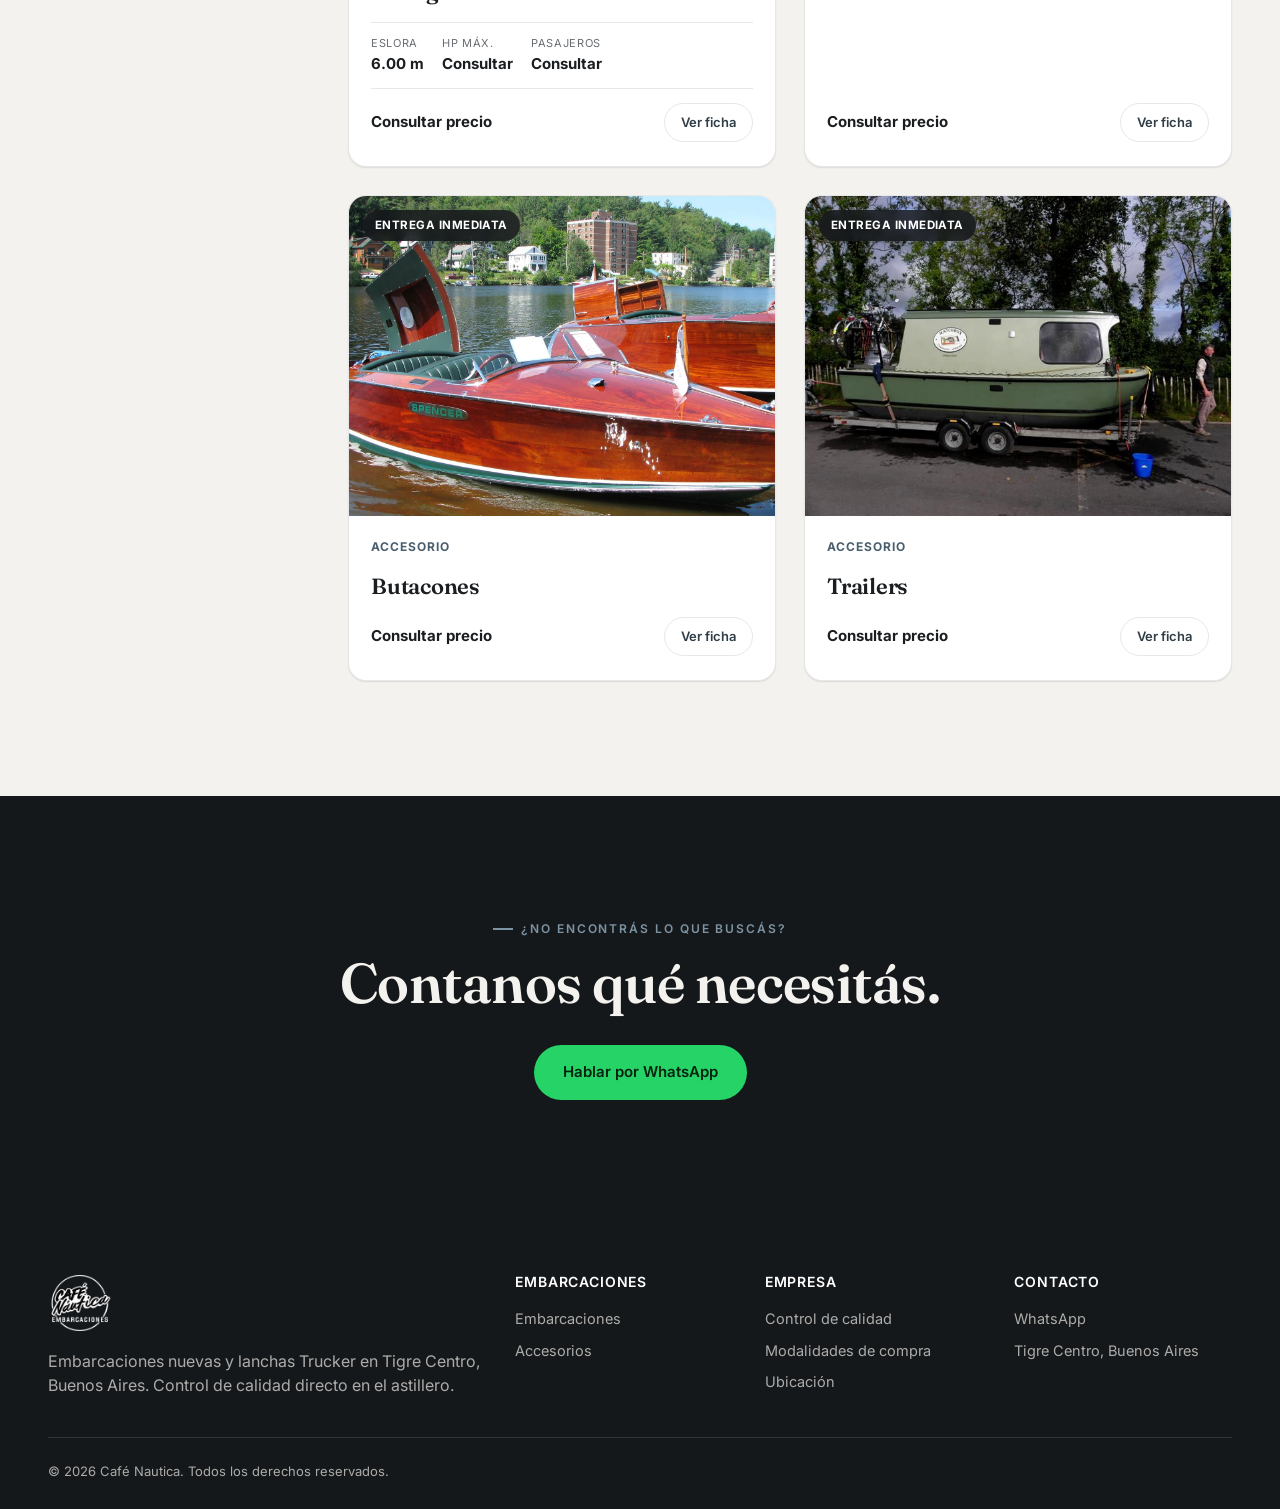
==== commit 30b25251: "mod" ====
--- a/embarcaciones.html
+++ b/embarcaciones.html
@@ -3,7 +3,7 @@
 <head>
 <meta charset="UTF-8" />
 <meta name="viewport" content="width=device-width, initial-scale=1" />
-<title>Embarcaciones nuevas y Truckers en Tigre | Trucker Tigre</title>
+<title>Embarcaciones nuevas y Truckers en Tigre | Café Nautica</title>
 <meta name="description" content="Catálogo de embarcaciones nuevas en Tigre: lanchas Trucker Isleña 4.70, Ubajay 5.05 y Vikingo 6.00 del astillero San Ignacio, y accesorios (consolas, butacones, trailers)." />
 <link rel="canonical" href="https://www.tudominio.com.ar/embarcaciones.html" />
 <meta property="og:type" content="website" />
@@ -20,7 +20,7 @@
 
 <header class="site-header" data-site-header>
   <div class="container">
-    <a href="index.html" class="brand"><img src="images/logo.png" alt="Trucker Tigre"  /></a>
+    <a href="index.html" class="brand"><img src="images/logo.png" alt="Café Nautica"  /></a>
     <nav class="nav" data-nav-menu>
       <a href="embarcaciones.html">Embarcaciones</a>
       <a href="embarcaciones.html?astillero=__accesorios__">Accesorios</a>
@@ -78,7 +78,7 @@
   <div class="container">
     <div class="footer-grid">
       <div>
-        <p class="footer-brand"><img src="images/logo.png" alt="Trucker Tigre"  /></p>
+        <p class="footer-brand"><img src="images/logo.png" alt="Café Nautica"  /></p>
         <p>Embarcaciones nuevas y lanchas Trucker en Tigre Centro, Buenos Aires. Control de calidad directo en el astillero.</p>
       </div>
       <div>
@@ -100,14 +100,14 @@
         <h4>Contacto</h4>
         <ul>
           <li><a data-whatsapp href="#">WhatsApp</a></li>
-          <li><a href="mailto:contacto@tudominio.com.ar">contacto@tudominio.com.ar</a></li>
+          
           <li>Tigre Centro, Buenos Aires</li>
         </ul>
       </div>
     </div>
     <div class="footer-bottom">
-      <span>© <span data-year></span> Trucker Tigre. Todos los derechos reservados.</span>
-      <span>Sitio desarrollado con HTML, CSS y JavaScript.</span>
+      <span>© <span data-year></span> Café Nautica. Todos los derechos reservados.</span>
+      
     </div>
   </div>
 </footer>
--- a/css/styles.css
+++ b/css/styles.css
@@ -1,5 +1,5 @@
 /* =========================================================
-   Trucker Tigre — Design tokens & reset
+   Café Nautica — Design tokens & reset
    ========================================================= */
 :root {
   /* Color palette — premium automotive / technical marine */
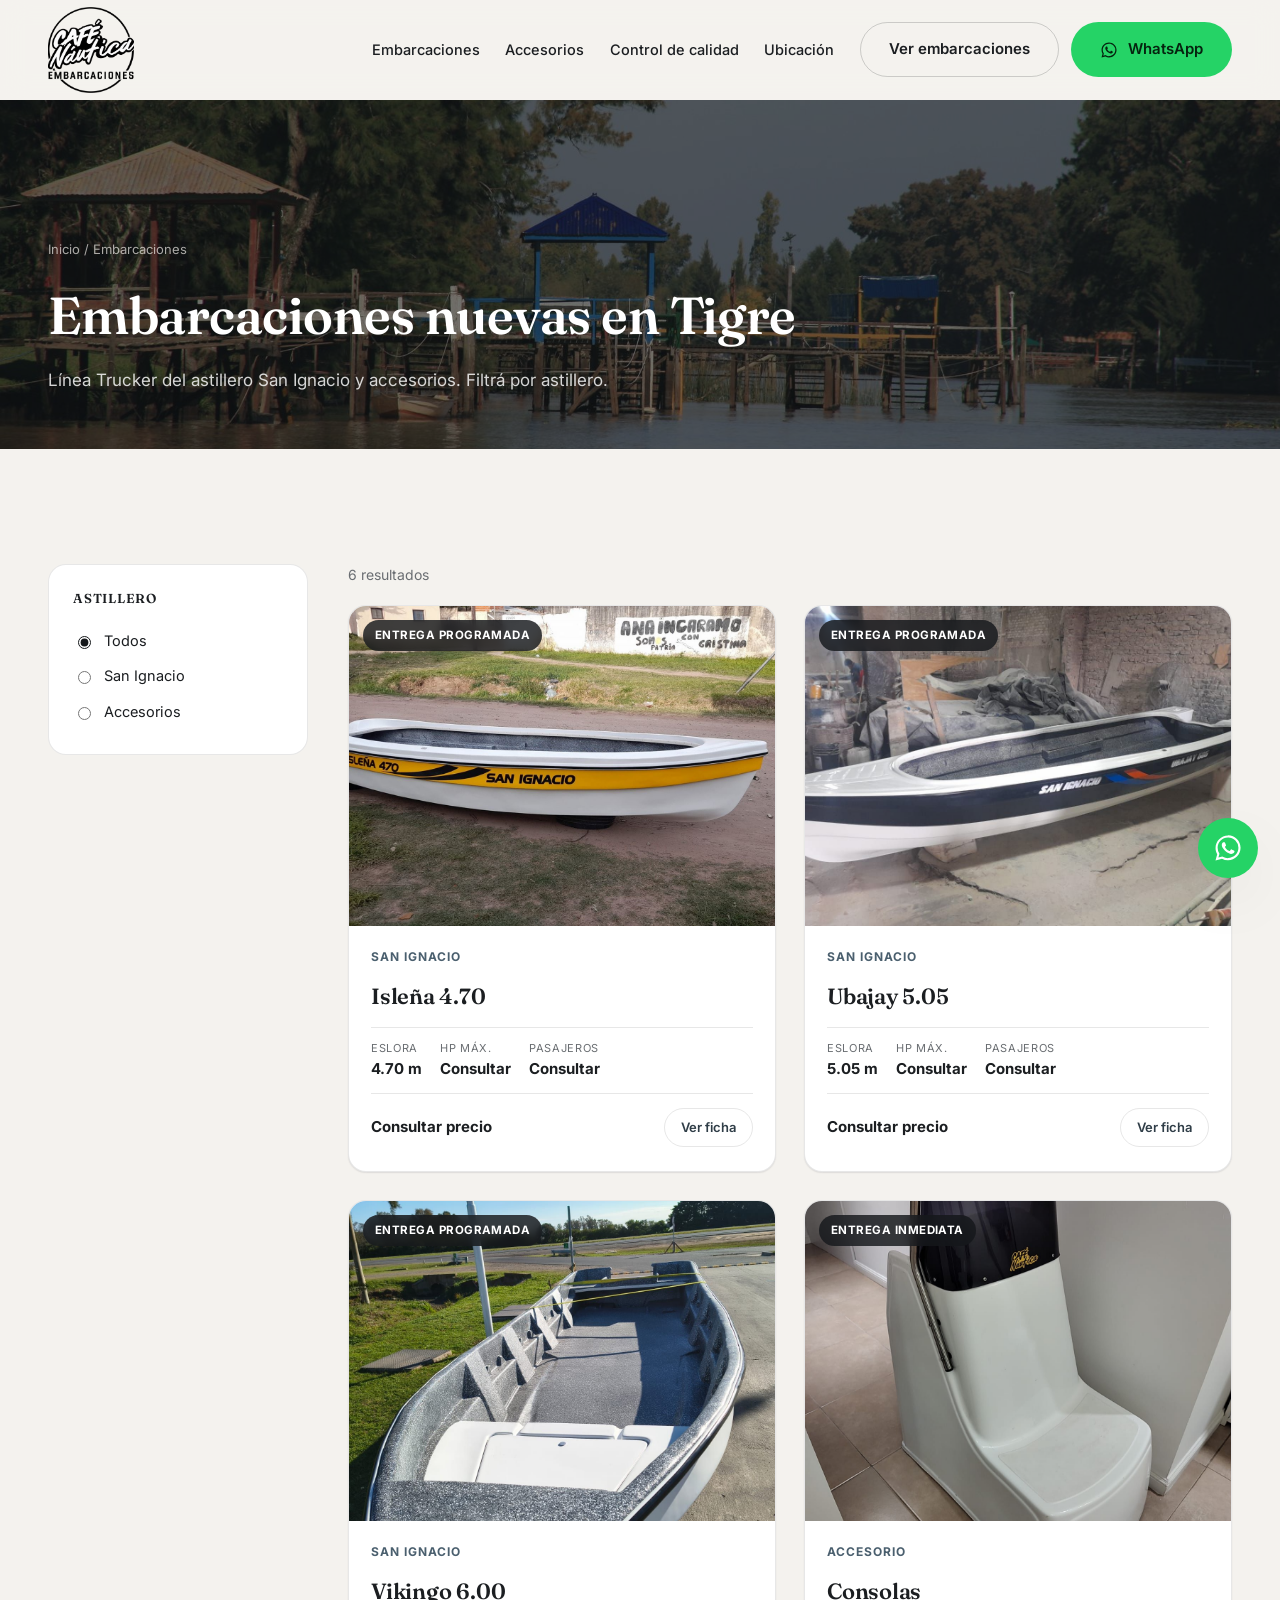
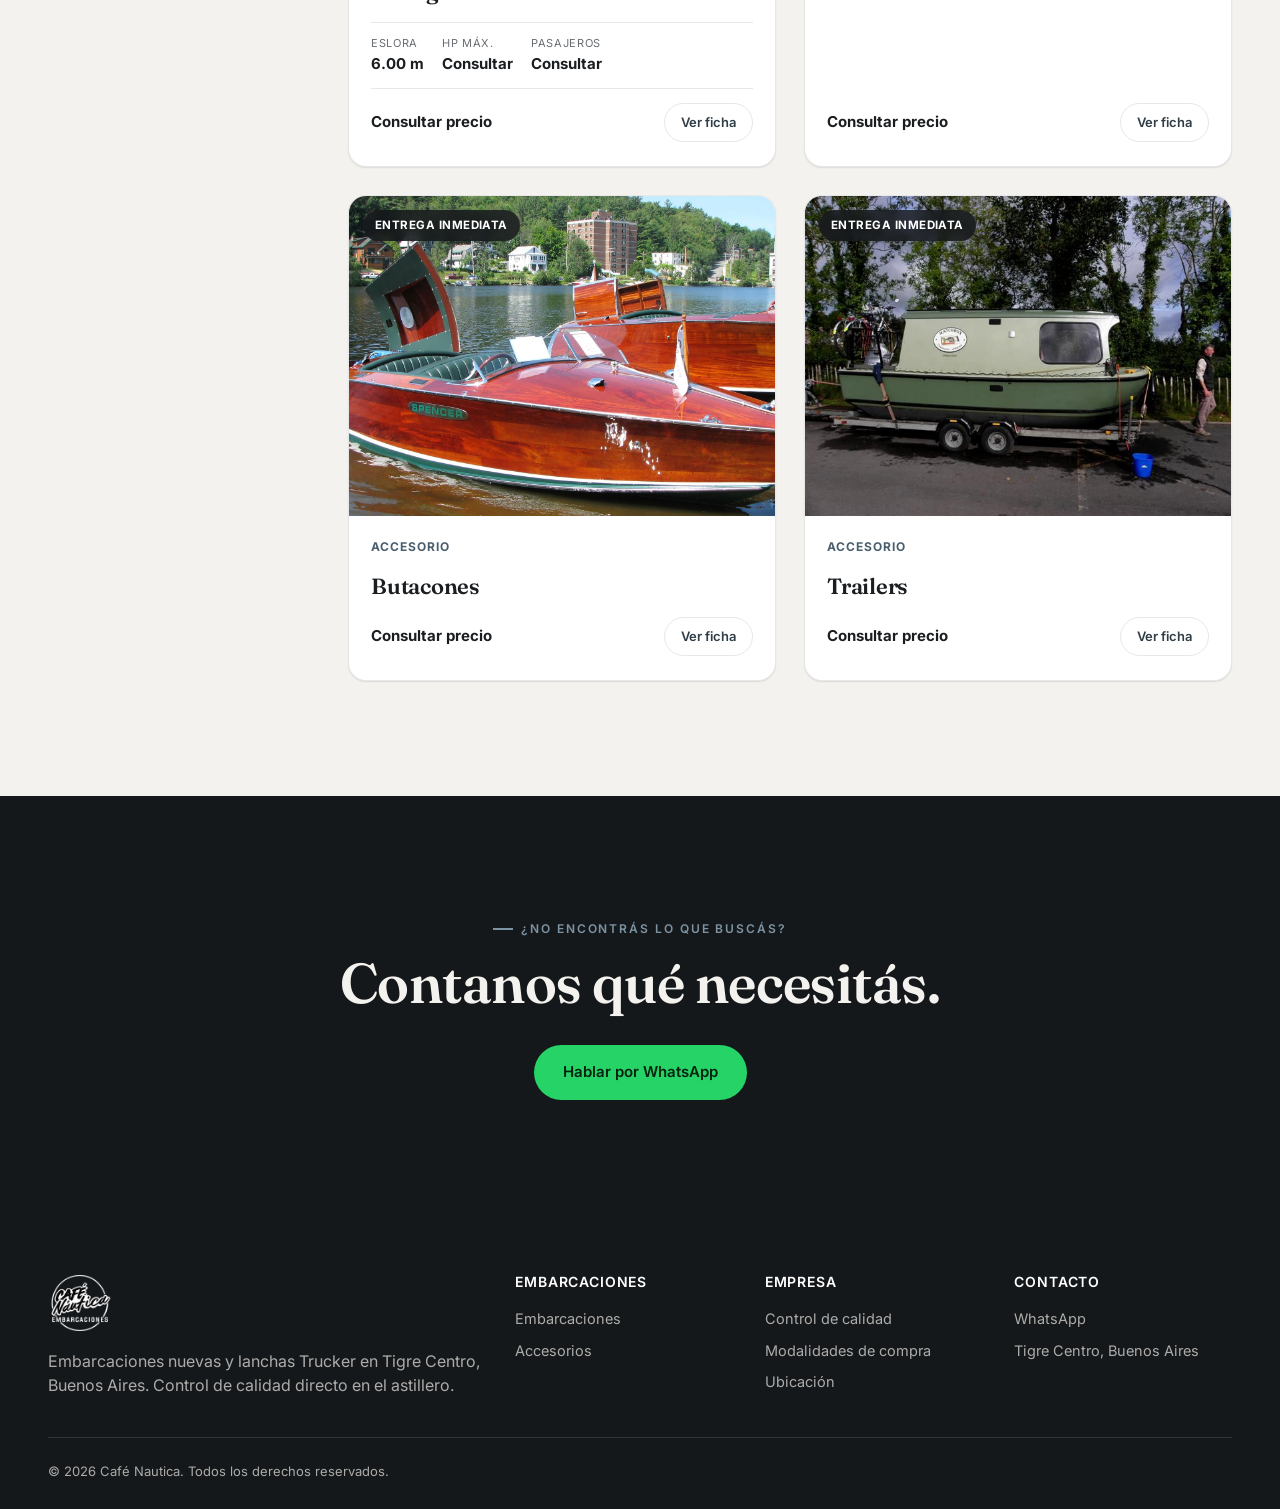
==== commit be4adba8: "touch" ====
--- a/embarcaciones.html
+++ b/embarcaciones.html
@@ -25,7 +25,7 @@
       <a href="embarcaciones.html">Embarcaciones</a>
       <a href="embarcaciones.html?astillero=__accesorios__">Accesorios</a>
       <a href="index.html#control-calidad">Control de calidad</a>
-      <a href="index.html#ubicacion">Tigre</a>
+      <a href="index.html#ubicacion">Ubicación</a>
       <div class="nav-actions">
         <a class="btn btn--outline" href="embarcaciones.html">Ver embarcaciones</a>
         <a class="btn btn--whatsapp" data-whatsapp href="#">
--- a/css/styles.css
+++ b/css/styles.css
@@ -242,7 +242,7 @@
 .size-tab.is-active { background: var(--color-charcoal); color: #fff; border-color: var(--color-charcoal); }
 .size-explorer__panel { display: grid; grid-template-columns: 1.1fr 0.9fr; gap: 40px; align-items: center; }
 .size-explorer__media { border-radius: var(--radius-lg); overflow: hidden; aspect-ratio: 4/3; background: var(--color-graphite); }
-.size-explorer__media img { width: 100%; height: 100%; object-fit: cover; }
+.size-explorer__media img { width: 100%; height: 100%; object-fit: contain; }
 .size-explorer__specs { display: grid; grid-template-columns: repeat(2, 1fr); gap: 20px; margin-block: 24px; }
 .size-explorer__specs .spec-value { font-size: 24px; font-family: var(--font-display); }
 .size-explorer__info h3 { font-size: 30px; margin-bottom: 10px; }
@@ -383,7 +383,7 @@
 /* Product detail page */
 .product-detail { display: grid; grid-template-columns: 1.1fr 0.9fr; gap: 56px; align-items: start; }
 .product-gallery__main { border-radius: var(--radius-lg); overflow: hidden; aspect-ratio: 4/3; background: var(--color-graphite); margin-bottom: 14px; }
-.product-gallery__main img { width: 100%; height: 100%; object-fit: cover; }
+.product-gallery__main img { width: 100%; height: 100%; object-fit: contain; }
 .product-gallery__thumbs { display: flex; gap: 12px; flex-wrap: wrap; }
 .product-gallery__thumbs button { border: 2px solid transparent; border-radius: var(--radius-sm); overflow: hidden; width: 86px; height: 64px; padding: 0; background: var(--color-graphite); }
 .product-gallery__thumbs button.is-active { border-color: var(--color-steel); }
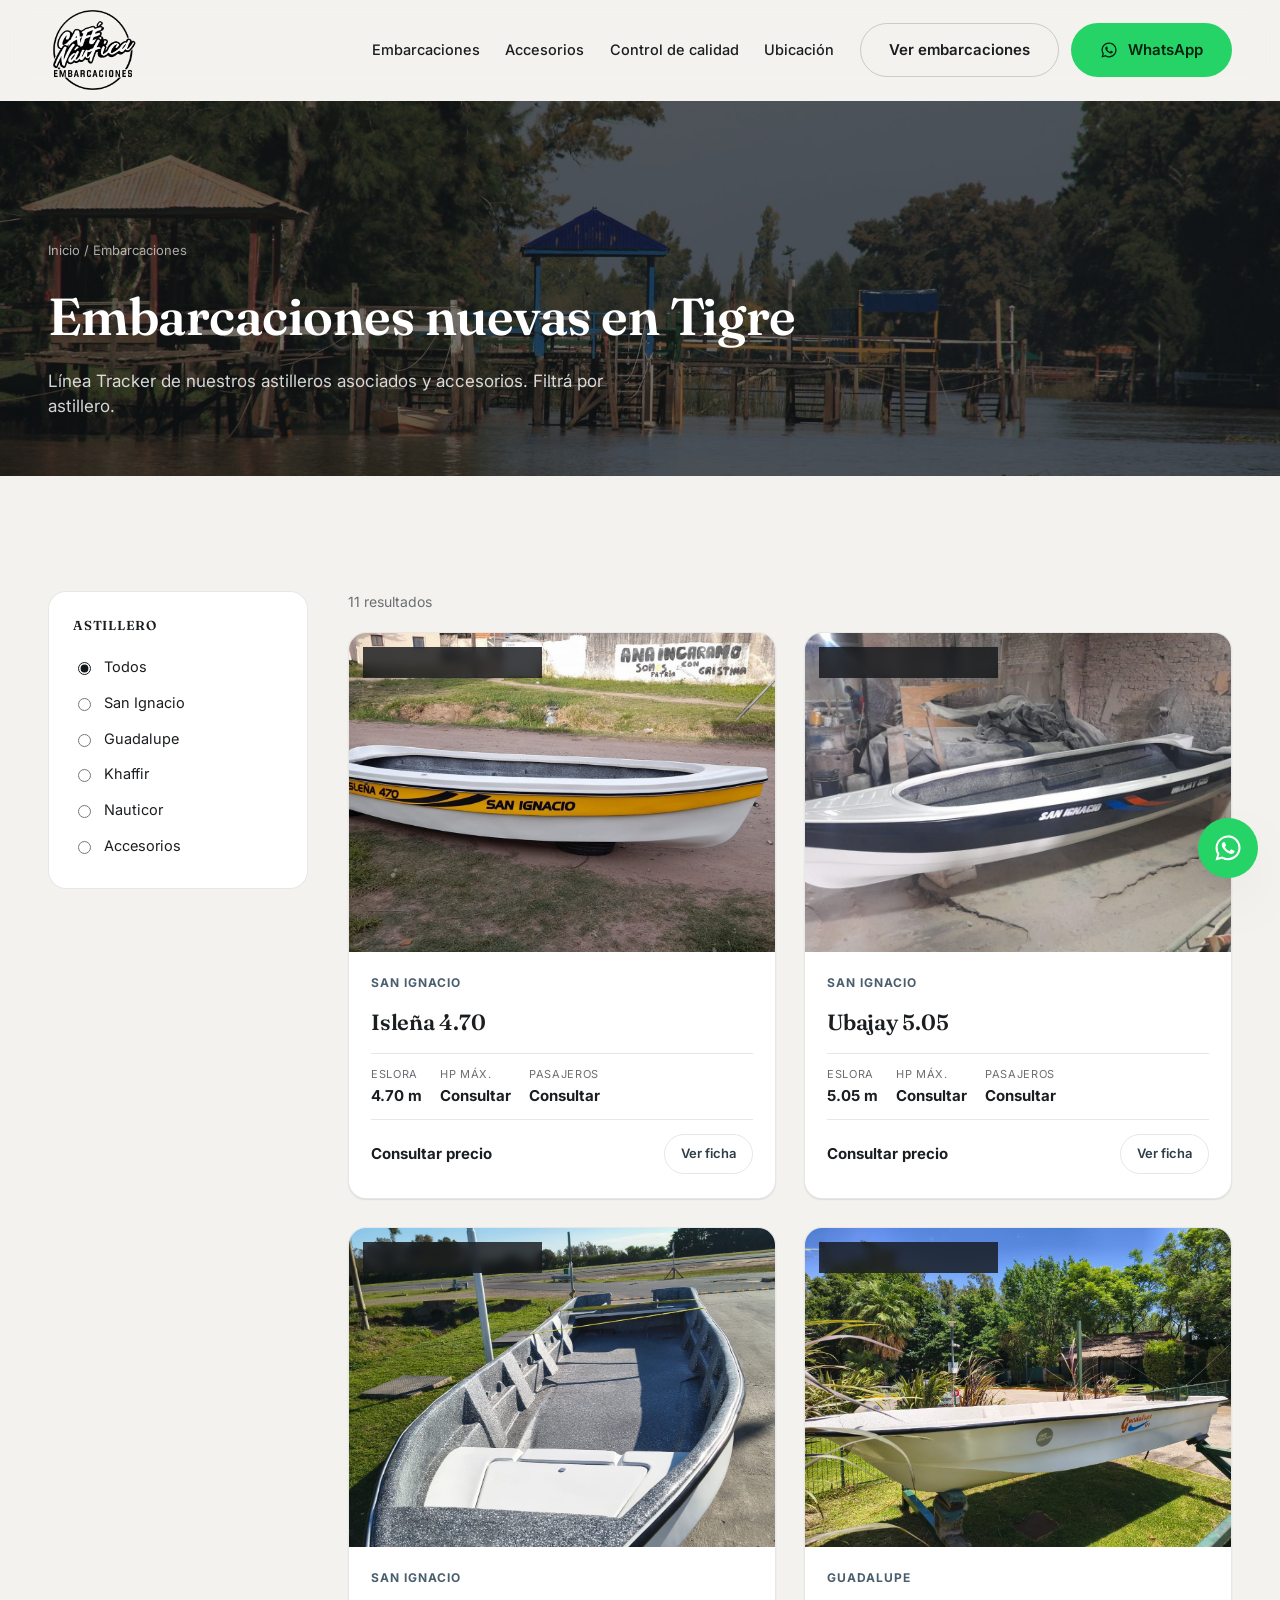
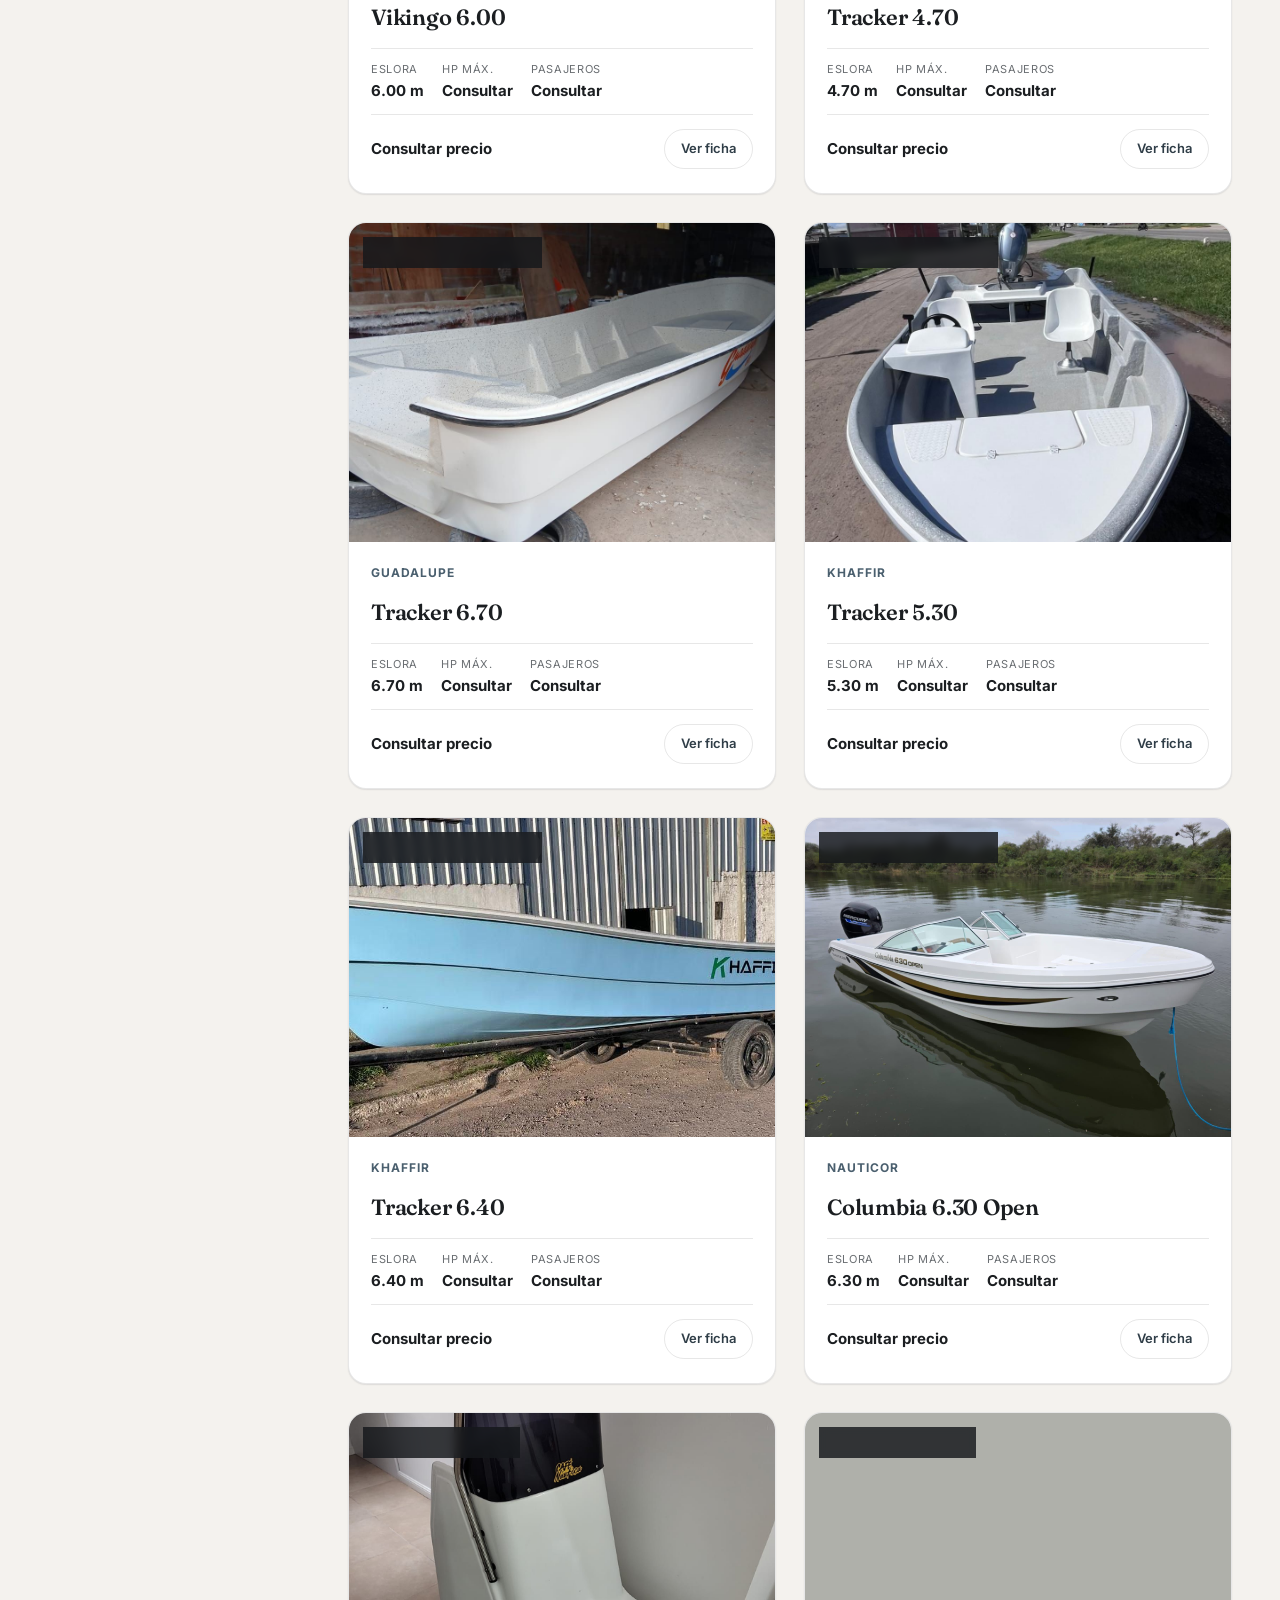
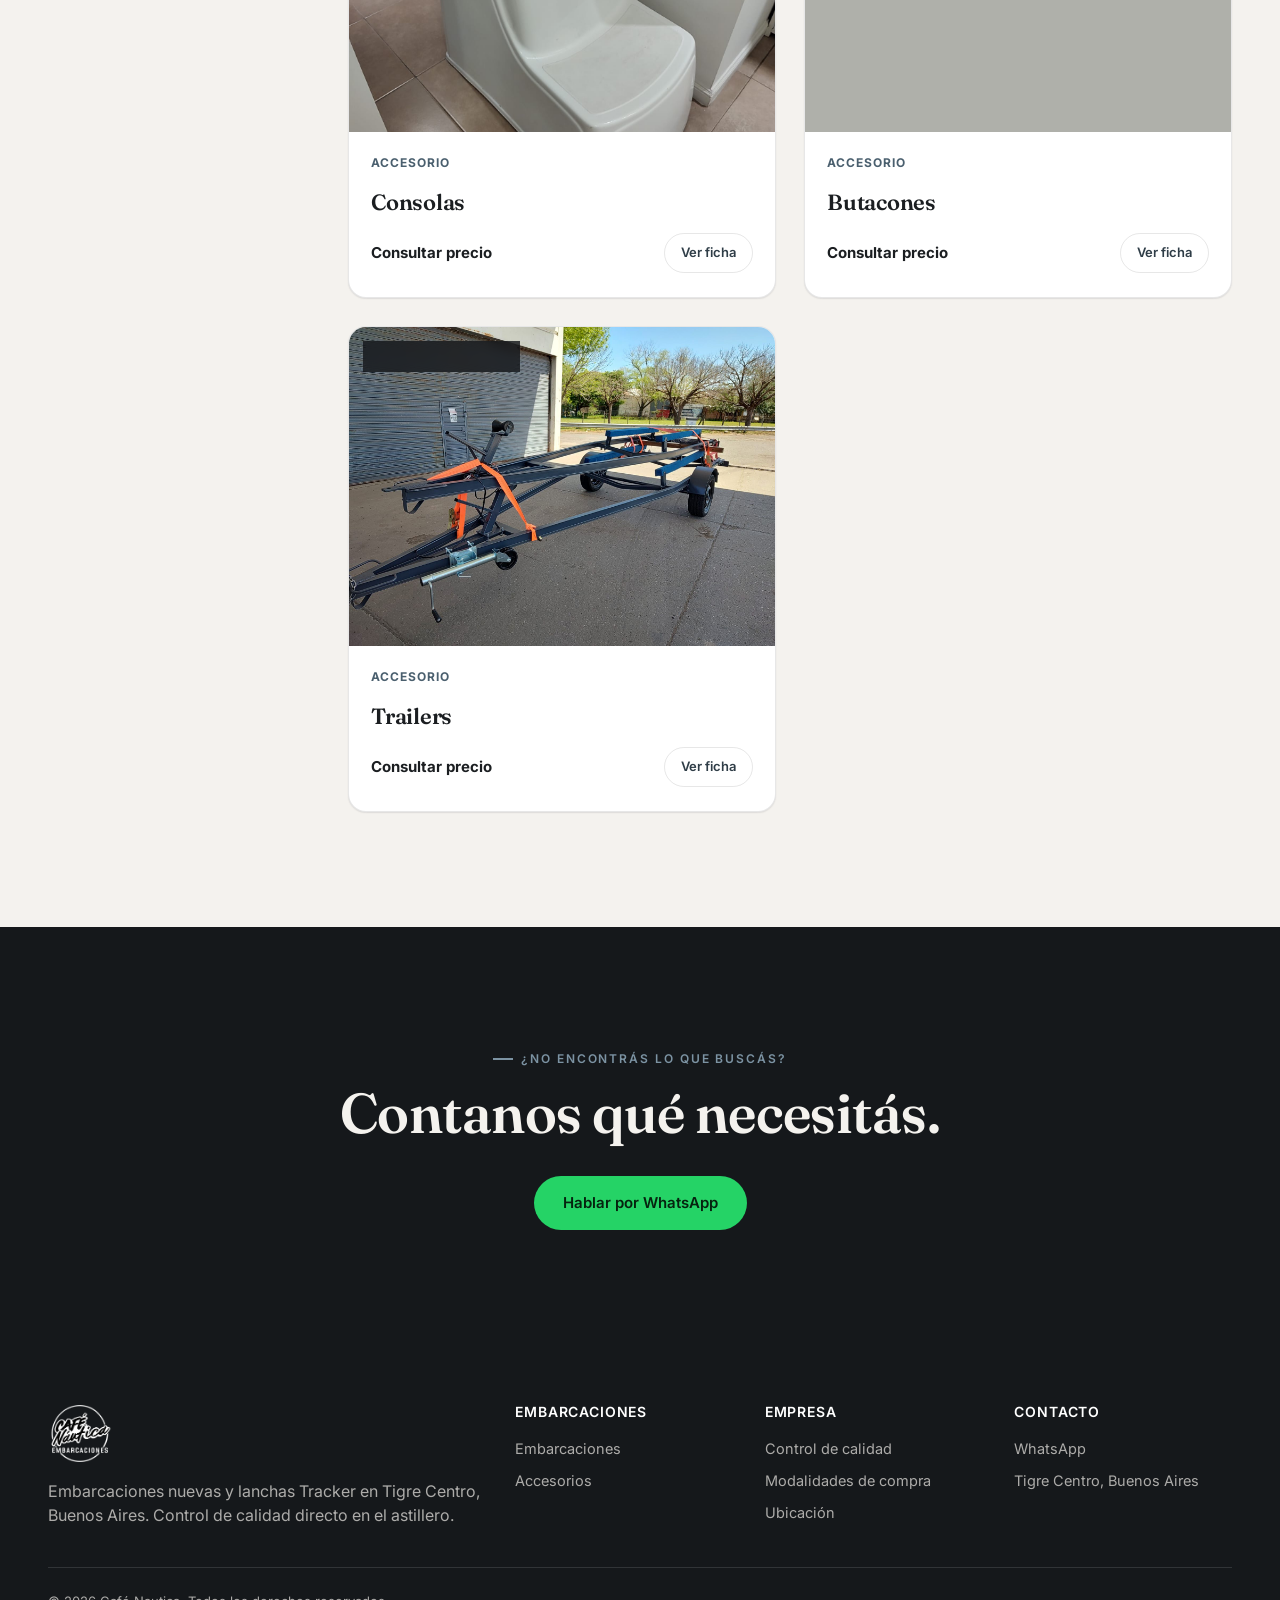
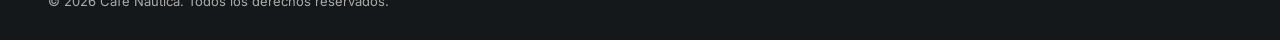
==== commit b5a8c926: "update" ====
--- a/embarcaciones.html
+++ b/embarcaciones.html
@@ -3,12 +3,12 @@
 <head>
 <meta charset="UTF-8" />
 <meta name="viewport" content="width=device-width, initial-scale=1" />
-<title>Embarcaciones nuevas y Truckers en Tigre | Café Nautica</title>
-<meta name="description" content="Catálogo de embarcaciones nuevas en Tigre: lanchas Trucker Isleña 4.70, Ubajay 5.05 y Vikingo 6.00 del astillero San Ignacio, y accesorios (consolas, butacones, trailers)." />
+<title>Embarcaciones nuevas y Trackers en Tigre | Café Nautica</title>
+<meta name="description" content="Catálogo de embarcaciones nuevas en Tigre: lanchas Tracker de San Ignacio, Guadalupe, Khaffir y Nauticor, y accesorios (consolas, butacones, trailers)." />
 <link rel="canonical" href="https://www.tudominio.com.ar/embarcaciones.html" />
 <meta property="og:type" content="website" />
-<meta property="og:title" content="Embarcaciones nuevas y Truckers en Tigre" />
-<meta property="og:description" content="Catálogo de lanchas Trucker nuevas del astillero San Ignacio y accesorios, en Tigre, Buenos Aires." />
+<meta property="og:title" content="Embarcaciones nuevas y Trackers en Tigre" />
+<meta property="og:description" content="Catálogo de lanchas Tracker nuevas de nuestros astilleros asociados y accesorios, en Tigre, Buenos Aires." />
 <meta property="og:image" content="images/og-image.jpg" />
 <link rel="icon" type="image/png" href="images/logo.png">
 <link rel="preconnect" href="https://fonts.googleapis.com">
@@ -44,7 +44,7 @@
     <div class="container page-hero__content">
       <p class="breadcrumb"><a href="index.html">Inicio</a> / Embarcaciones</p>
       <h1>Embarcaciones nuevas en Tigre</h1>
-      <p class="section-sub">Línea Trucker del astillero San Ignacio y accesorios. Filtrá por astillero.</p>
+      <p class="section-sub">Línea Tracker de nuestros astilleros asociados y accesorios. Filtrá por astillero.</p>
     </div>
   </section>
 
@@ -79,7 +79,7 @@
     <div class="footer-grid">
       <div>
         <p class="footer-brand"><img src="images/logo.png" alt="Café Nautica"  /></p>
-        <p>Embarcaciones nuevas y lanchas Trucker en Tigre Centro, Buenos Aires. Control de calidad directo en el astillero.</p>
+        <p>Embarcaciones nuevas y lanchas Tracker en Tigre Centro, Buenos Aires. Control de calidad directo en el astillero.</p>
       </div>
       <div>
         <h4>Embarcaciones</h4>
--- a/css/styles.css
+++ b/css/styles.css
@@ -115,7 +115,7 @@
    ========================================================= */
 .site-header {
   position: sticky; top: 0; z-index: 260;
-  height: var(--header-h);
+  padding-block: 10px;
   display: flex; align-items: center;
   border-bottom: 1px solid transparent;
   transition: border-color .3s var(--ease);
@@ -133,7 +133,7 @@
 .site-header.is-scrolled { border-color: var(--color-line); }
 .site-header .container { display: flex; align-items: center; justify-content: space-between; gap: 24px; }
 .brand {display: flex; align-items: center; gap: 10px; font-family: var(--font-display); font-size: 21px; font-weight: 700; letter-spacing: -0.01em; }
-.brand img { height: 86px; width: 86px; object-fit: cover; display: block; }
+.brand img { height: 80px; width: auto; object-fit: contain; display: block; }
 .brand span { color: var(--color-steel); }
 .nav { display: flex; align-items: center; gap: clamp(16px, 2vw, 32px); }
 .nav a:not(.btn) {
@@ -180,7 +180,7 @@
   position: relative; overflow: hidden;
 }
 .hero__bg { position: absolute; inset: 0; }
-.hero__bg img { width: 100%; height: 100%; object-fit: cover; opacity: 0.78; }
+.hero__bg img { width: 100%; height: 100%; object-fit: cover; object-position: center 68%; opacity: 0.78; }
 .hero__bg::after {
   content: ''; position: absolute; inset: 0;
   background: linear-gradient(180deg, rgba(21,24,27,0.25) 0%, rgba(21,24,27,0.55) 55%, rgba(21,24,27,0.95) 100%);
@@ -255,17 +255,27 @@
    Process / Quality control
    ========================================================= */
 .process-grid { display: grid; grid-template-columns: repeat(5, 1fr); gap: 2px; background: rgba(255,255,255,0.08); border-radius: var(--radius-lg); overflow: hidden; }
-.process-step { background: var(--color-charcoal); padding: 28px 20px 32px; position: relative; min-height: 420px; display: flex; flex-direction: column; }
+.process-step { background: var(--color-charcoal); padding: 28px 20px 32px; position: relative; min-height: 220px; display: flex; flex-direction: column; }
 .process-step__num { font-family: var(--font-display); font-size: 42px; color: rgba(255,255,255,0.22); line-height: 1; margin-bottom: 18px; }
-.process-step__media { border-radius: var(--radius-md); overflow: hidden; aspect-ratio: 3/4; margin-bottom: 18px; }
-.process-step__media img { width: 100%; height: 100%; object-fit: cover; transition: transform .5s var(--ease); }
-.process-step:hover .process-step__media img { transform: scale(1.05); }
+.process-step__icon {
+  width: 72px;
+  height: 72px;
+  border-radius: 50%;
+  background: rgba(255,255,255,0.06);
+  border: 1px solid rgba(255,255,255,0.14);
+  display: flex;
+  align-items: center;
+  justify-content: center;
+  margin-bottom: 22px;
+  transition: background .35s var(--ease), border-color .35s var(--ease);
+}
+.process-step__icon svg { width: 32px; height: 32px; color: var(--color-steel-light); }
+.process-step:hover .process-step__icon { background: rgba(255,255,255,0.1); border-color: rgba(255,255,255,0.28); }
 .process-step h3 { font-size: 18px; color: #fff; margin-bottom: 8px; }
 .process-step p { font-size: 14px; color: var(--color-on-dark-muted); }
 @media (max-width: 980px) {
   .process-grid { grid-template-columns: 1fr; }
   .process-step { min-height: unset; }
-  .process-step__media { aspect-ratio: 16/9; }
 }
 
 /* =========================================================
@@ -293,9 +303,29 @@
 .brand-strip { display: flex; flex-wrap: wrap; align-items: center; justify-content: space-between; gap: 32px; }
 .brand-strip img { height: 34px; width: auto; opacity: 0.85; filter: grayscale(1); transition: opacity .25s var(--ease), filter .25s var(--ease); }
 .brand-strip img:hover { opacity: 1; filter: grayscale(0); }
-.brand-partner { display: flex; flex-direction: column; align-items: center; text-align: center; gap: 14px; }
-.brand-partner img { height: 56px; width: auto; }
-.brand-partner__note { max-width: 520px; color: var(--color-muted); font-size: 15px; }
+.brand-partners__eyebrow { text-align: center; display: block; }
+.brand-partners {
+  display: flex;
+  flex-wrap: wrap;
+  justify-content: center;
+  align-items: baseline;
+  gap: 14px 48px;
+  margin-top: 10px;
+}
+.brand-partners__name {
+  font-family: var(--font-display);
+  font-size: clamp(22px, 3vw, 34px);
+  font-weight: 600;
+  color: var(--color-ink);
+  letter-spacing: 0.01em;
+}
+.brand-partners__note {
+  max-width: 560px;
+  margin: 18px auto 0;
+  text-align: center;
+  color: var(--color-muted);
+  font-size: 15px;
+}
 
 /* Accessories */
 .accessory-grid { display: grid; grid-template-columns: repeat(auto-fit, minmax(260px, 1fr)); gap: 24px; }
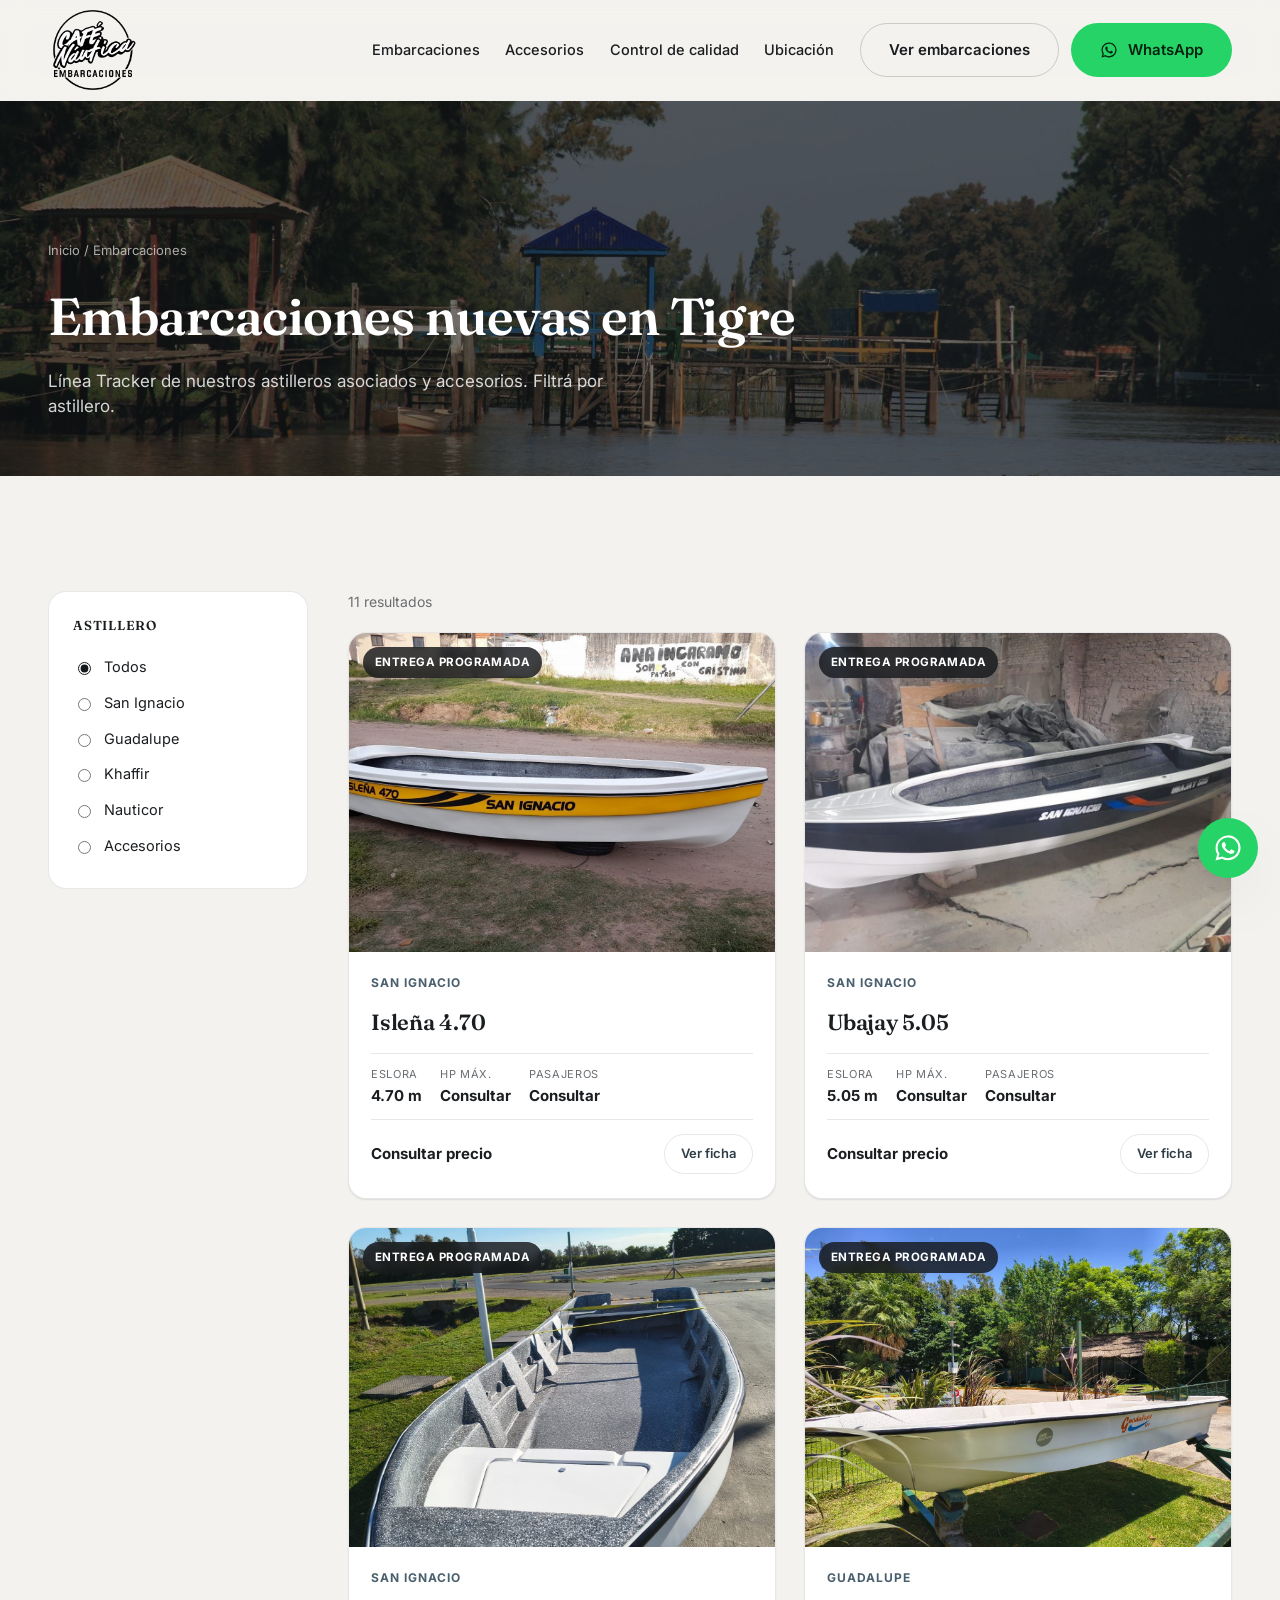
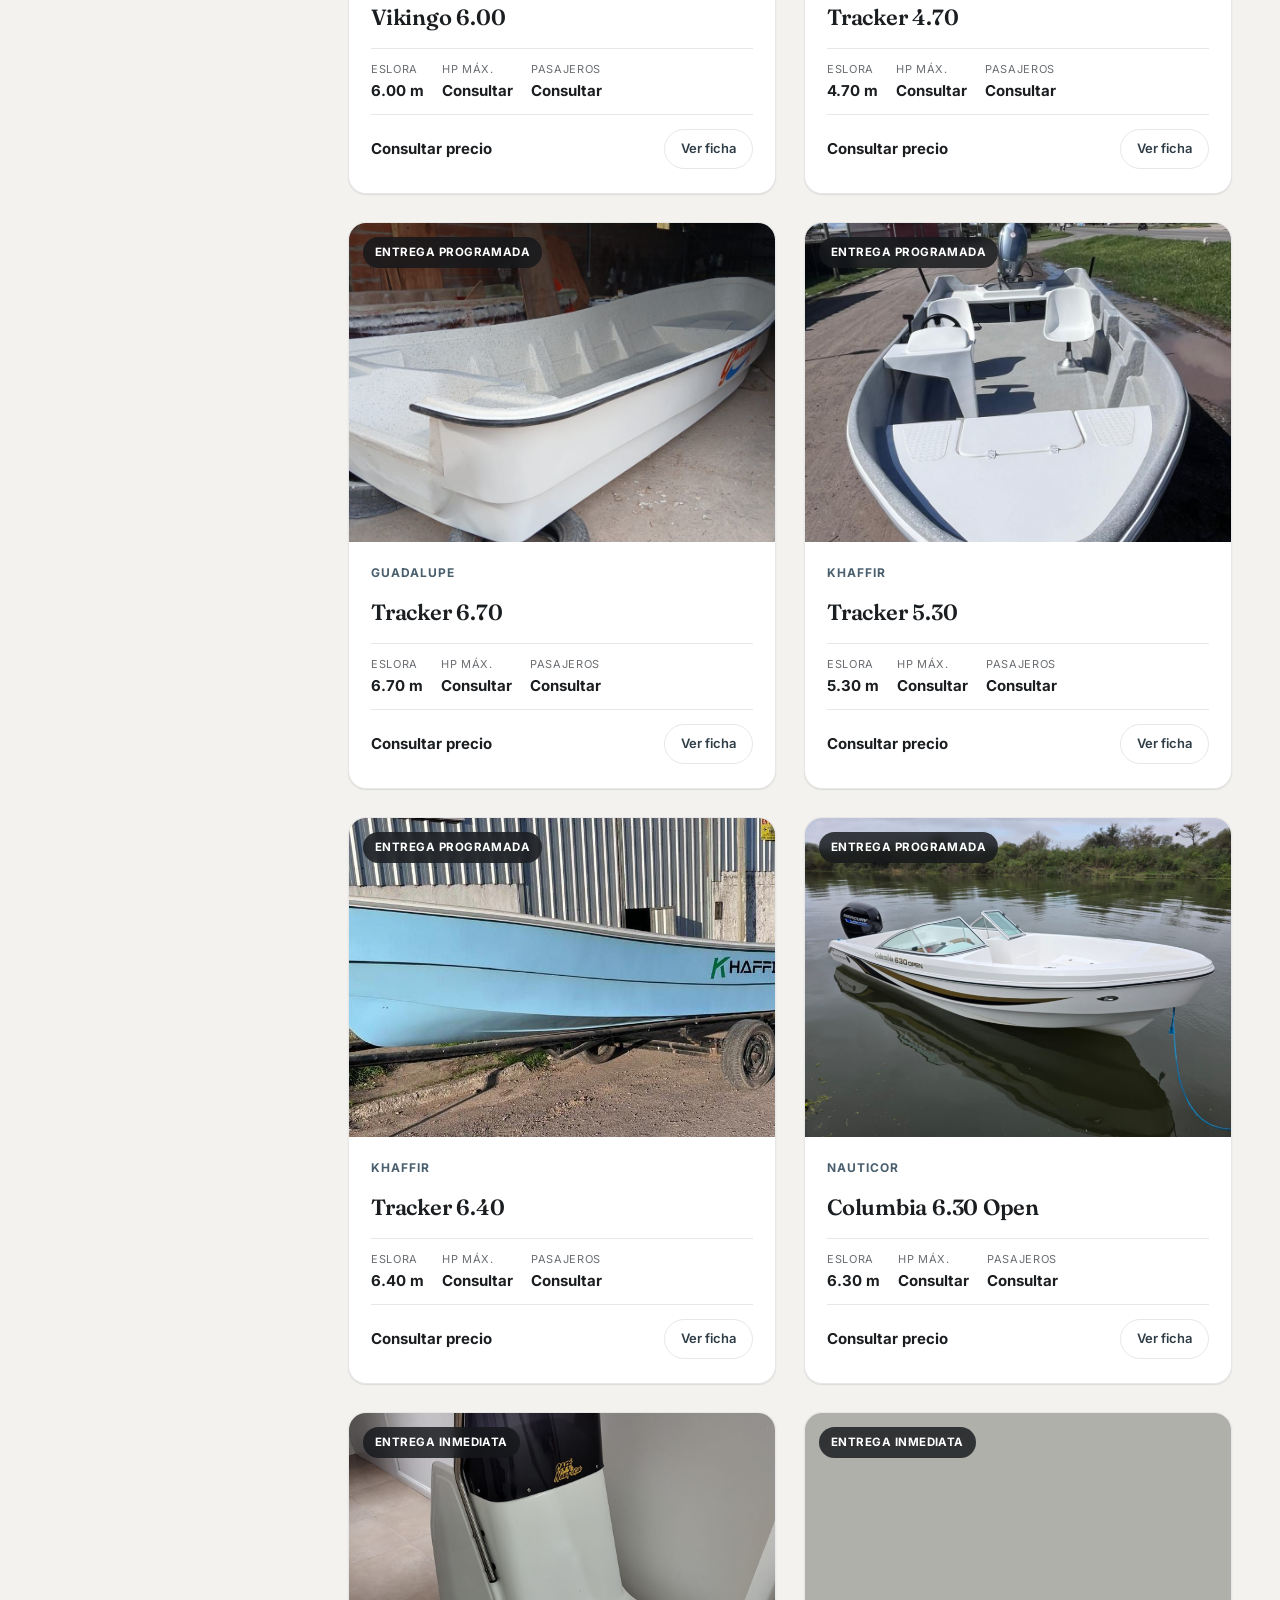
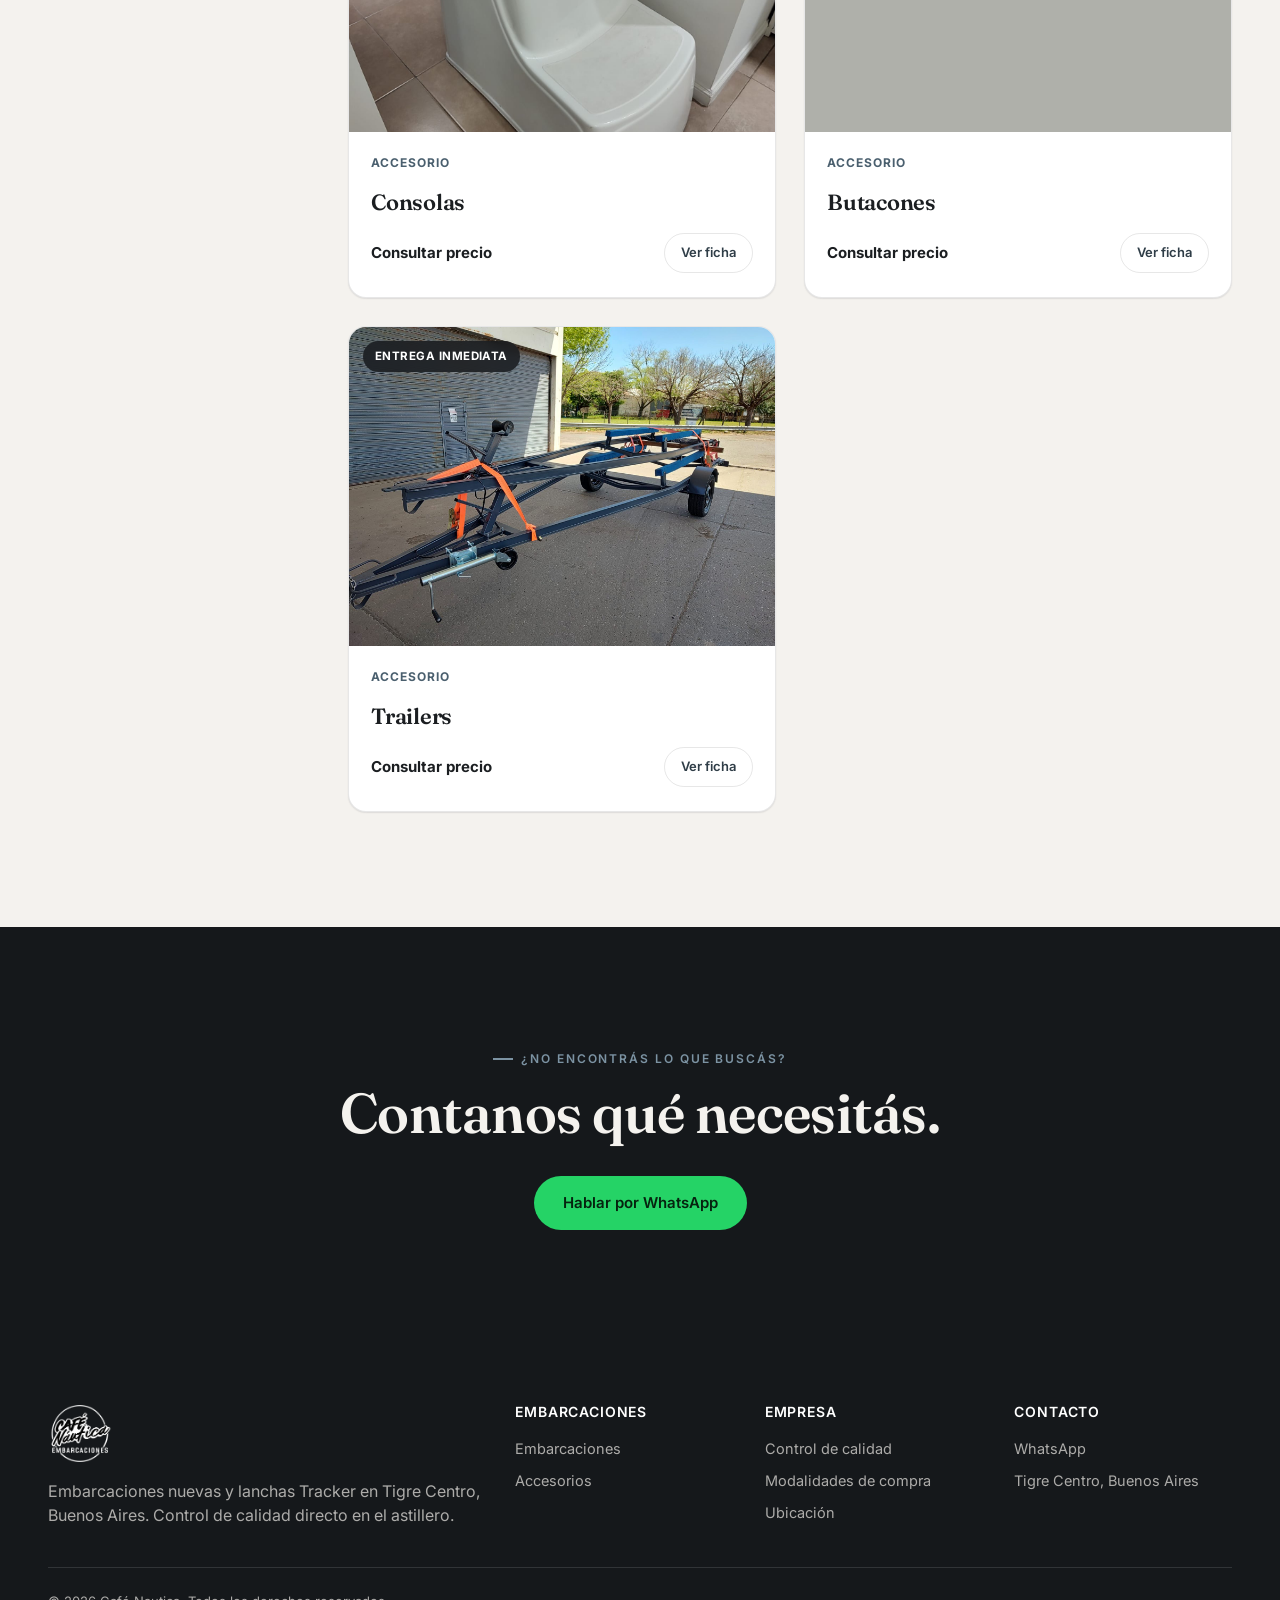
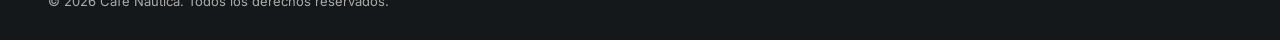
==== commit 57fcd9bc: "cean" ====
--- a/embarcaciones.html
+++ b/embarcaciones.html
@@ -5,11 +5,11 @@
 <meta name="viewport" content="width=device-width, initial-scale=1" />
 <title>Embarcaciones nuevas y Trackers en Tigre | Café Nautica</title>
 <meta name="description" content="Catálogo de embarcaciones nuevas en Tigre: lanchas Tracker de San Ignacio, Guadalupe, Khaffir y Nauticor, y accesorios (consolas, butacones, trailers)." />
-<link rel="canonical" href="https://www.tudominio.com.ar/embarcaciones.html" />
+<link rel="canonical" href="https://www.cafenautica.com.ar/embarcaciones.html" />
 <meta property="og:type" content="website" />
 <meta property="og:title" content="Embarcaciones nuevas y Trackers en Tigre" />
 <meta property="og:description" content="Catálogo de lanchas Tracker nuevas de nuestros astilleros asociados y accesorios, en Tigre, Buenos Aires." />
-<meta property="og:image" content="images/og-image.jpg" />
+<meta property="og:image" content="images/hero-home.jpg" />
 <link rel="icon" type="image/png" href="images/logo.png">
 <link rel="preconnect" href="https://fonts.googleapis.com">
 <link href="https://fonts.googleapis.com/css2?family=Fraunces:wght@500;600;700&family=Inter:wght@400;500;600;700&display=swap" rel="stylesheet">
